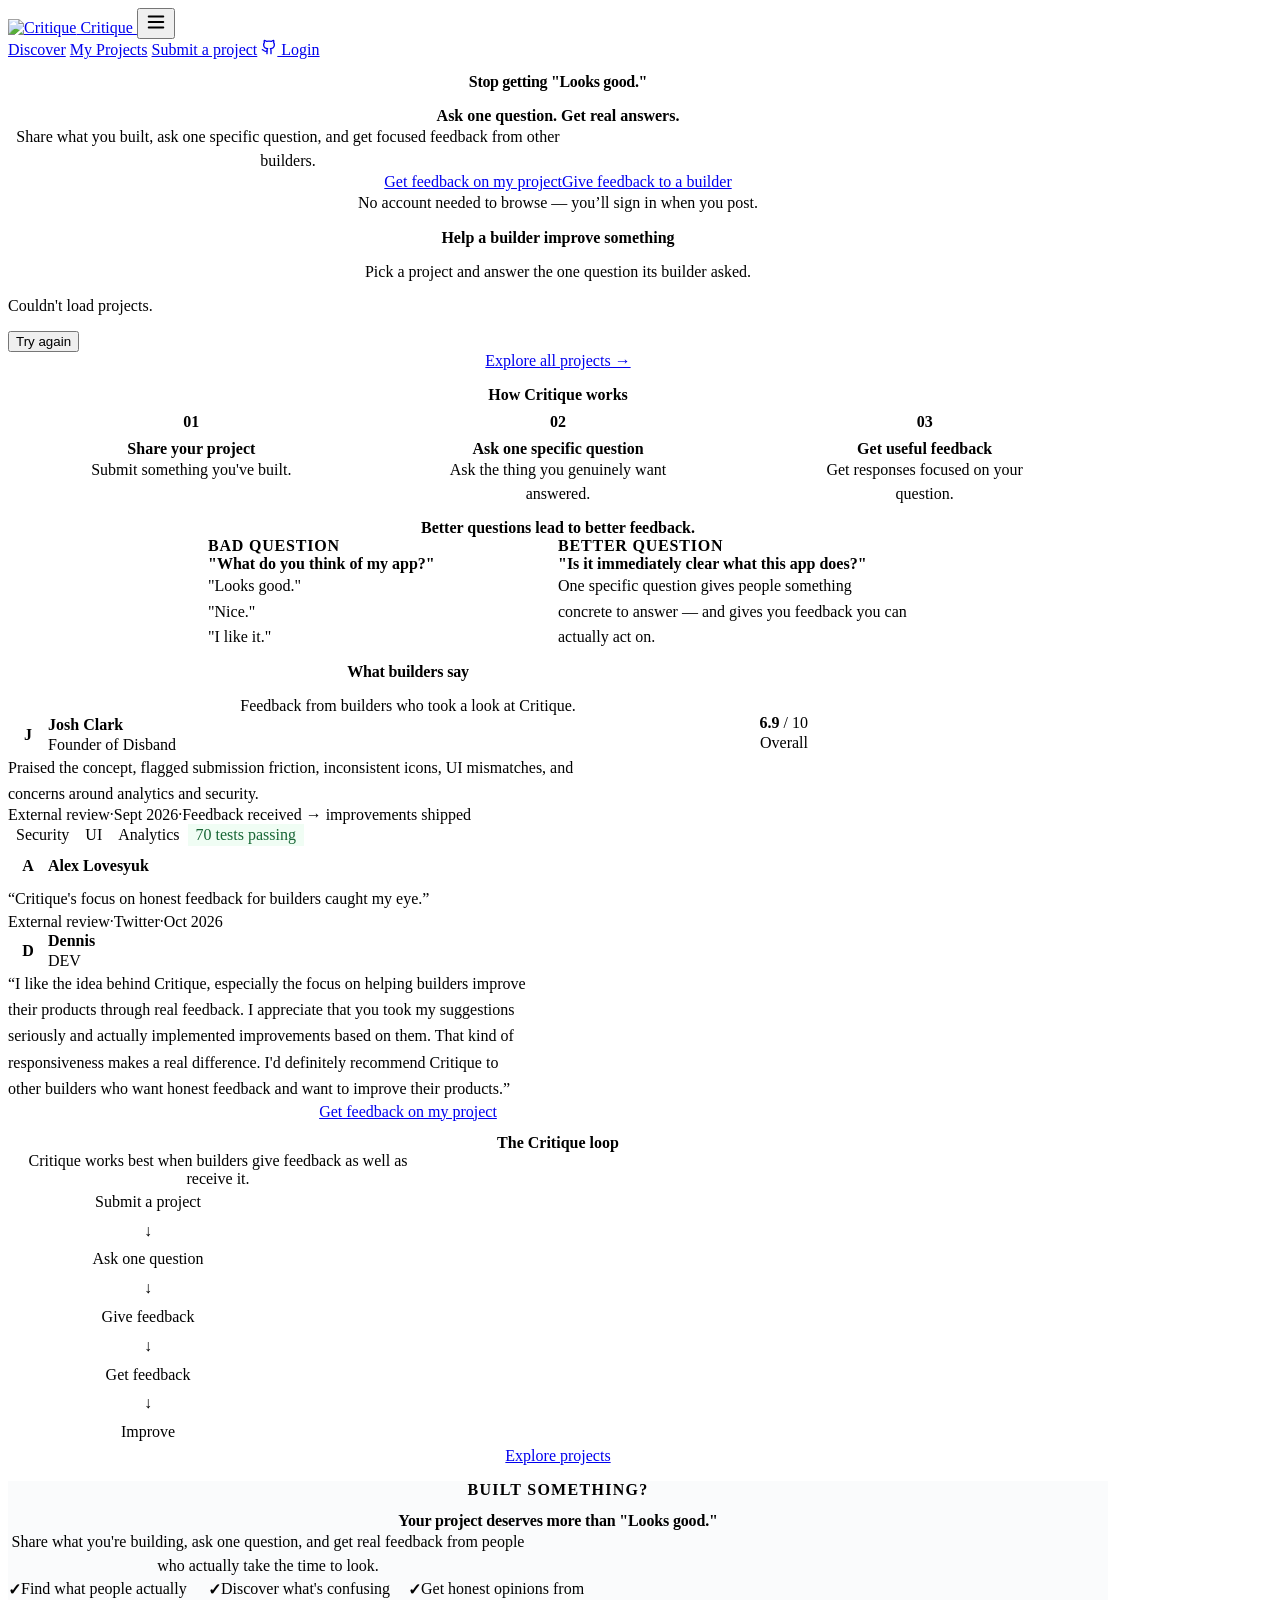
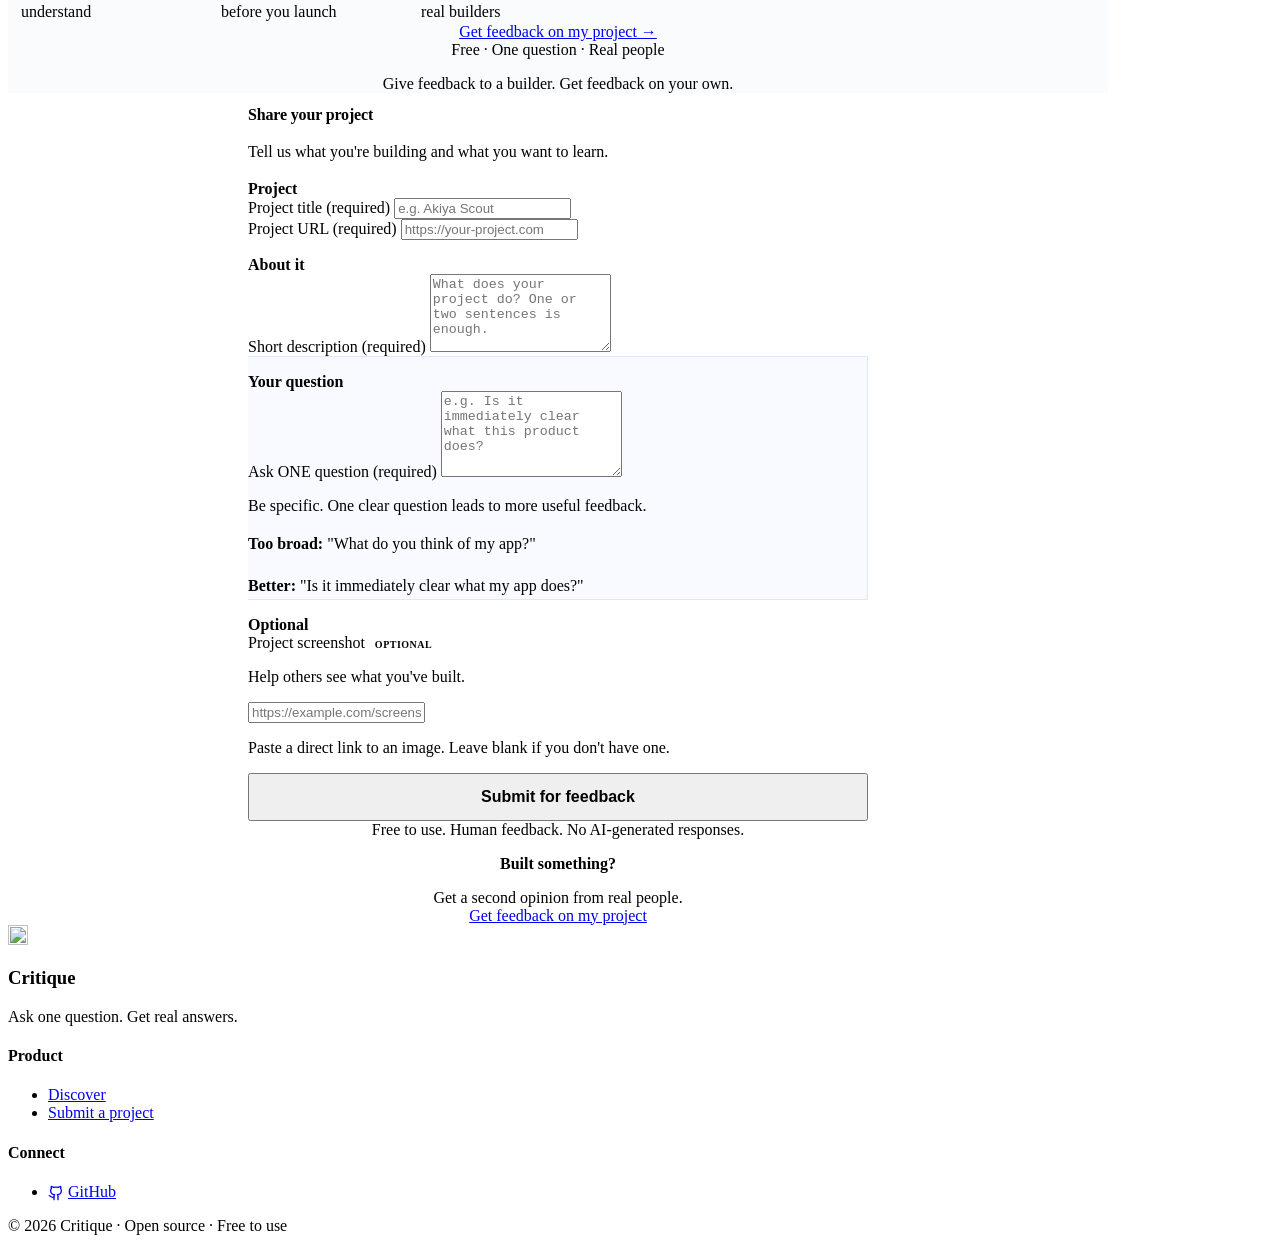
==== frontend/index.html @ 75e90a59 "ui: polish testimonials section" ====
<!DOCTYPE html>
<html lang="en">
<head>
    <meta charset="UTF-8">
    <meta name="viewport" content="width=device-width, initial-scale=1.0">
    <meta name="description" content="Stop getting &quot;Looks good.&quot; Ask one question about what you built. Get focused feedback from real people.">

    <!-- Open Graph -->
    <meta property="og:type" content="website">
    <meta property="og:url" content="https://critique.page/">
    <meta property="og:title" content="Critique — Ask one question. Get real answers.">
    <meta property="og:description" content="Stop getting &quot;Looks good.&quot; Get focused feedback from real people who actually take the time to look.">
    <meta property="og:image" content="https://critique.page/static/og-image.png">
    <meta property="og:image:width" content="1200">
    <meta property="og:image:height" content="630">
    <meta property="og:site_name" content="Critique">

    <!-- Twitter Card -->
    <meta name="twitter:card" content="summary_large_image">
    <meta name="twitter:title" content="Critique — Ask one question. Get real answers.">
    <meta name="twitter:description" content="Stop getting &quot;Looks good.&quot; Get focused feedback from real people who actually take the time to look.">
    <meta name="twitter:image" content="https://critique.page/static/og-image.png">
    <title>Critique — Ask one question. Get real answers.</title>
    <link rel="icon" type="image/svg+xml" href="/static/favicon.svg">
    <link rel="stylesheet" href="/static/shared.css">
    <style>
        .hero {
            text-align: center;
            margin-bottom: var(--space-8);
            padding-top: var(--space-8);
        }

        .hero h2 {
            font-size: var(--text-3xl);
            font-weight: 700;
            color: var(--text-primary);
            margin-bottom: var(--space-3);
            letter-spacing: -0.02em;
            line-height: 1.2;
        }

        .hero .subheadline {
            font-size: var(--text-xl);
            font-weight: 600;
            color: var(--text-primary);
            margin-bottom: var(--space-4);
        }

        .hero .supporting {
            font-size: var(--text-base);
            color: var(--text-secondary);
            max-width: 560px;
            margin: 0 auto var(--space-6);
            line-height: 1.5;
        }

        .hero-actions {
            display: flex;
            gap: var(--space-3);
            justify-content: center;
            flex-wrap: wrap;
            margin-bottom: var(--space-3);
        }

        .hero-note {
            font-size: var(--text-sm);
            color: var(--text-secondary);
            max-width: 560px;
            margin: 0 auto;
            line-height: 1.5;
        }

        .social-proof {
            display: flex;
            flex-direction: column;
            align-items: center;
            gap: var(--space-3);
            max-width: 560px;
            margin: var(--space-6) auto 0;
            padding-top: var(--space-5);
            border-top: 1px solid var(--border);
        }

        .avatar-stack {
            display: flex;
            align-items: center;
        }

        .avatar-stack img,
        .avatar-stack .avatar-fallback {
            width: 32px;
            height: 32px;
            border-radius: 50%;
            border: 2px solid var(--surface);
            margin-left: -8px;
            box-sizing: border-box;
        }

        .avatar-stack > :first-child {
            margin-left: 0;
        }

        .avatar-stack img {
            object-fit: cover;
        }

        .avatar-stack .avatar-fallback {
            display: inline-flex;
            align-items: center;
            justify-content: center;
            overflow: hidden;
            background: var(--surface-muted);
        }

        .avatar-stack .avatar-fallback svg {
            display: block;
            width: 100%;
            height: 100%;
        }

        .social-proof-text {
            font-size: var(--text-sm);
            color: var(--text-secondary);
            font-weight: 500;
            text-align: center;
        }

        .social-proof-sub {
            font-size: var(--text-xs);
            color: var(--text-secondary);
            text-align: center;
        }

        /* Placeholder for the trust row while /api/stats is in flight. It has
           the same footprint as the real avatar row and text line, so the hero
           does not jump when the data arrives. Pure CSS: no extra request. */
        .social-proof-skeleton-line {
            display: block;
            width: 230px;
            max-width: 70vw;
            height: 12px;
            margin: 0 auto;
        }

        .avatar-skeleton {
            display: inline-block;
            width: 32px;
            height: 32px;
            border-radius: 50%;
            border: 2px solid var(--surface);
            margin-left: -8px;
            box-sizing: border-box;
        }

        /* "+N" bubble for builders who are not pictured. Keeps the avatar row
           consistent with the real builder count in the sentence next to it. */
        .avatar-stack .avatar-more {
            display: inline-flex;
            align-items: center;
            justify-content: center;
            width: 32px;
            height: 32px;
            margin-left: -8px;
            box-sizing: border-box;
            border-radius: 50%;
            border: 2px solid var(--surface);
            background: var(--surface-muted);
            color: var(--text-secondary);
            font-size: 11px;
            font-weight: 600;
        }

        .trust-row {
            display: flex;
            gap: var(--space-6);
            justify-content: center;
            flex-wrap: wrap;
            margin-bottom: var(--space-8);
            font-size: var(--text-sm);
            color: var(--text-muted);
            font-weight: 500;
        }

        .trust-row span {
            display: flex;
            align-items: center;
            gap: var(--space-2);
        }

        .trust-row span::before {
            content: "";
            width: 6px;
            height: 6px;
            border-radius: 50%;
            background: var(--success);
            flex-shrink: 0;
        }

        .stats-grid {
            display: grid;
            grid-template-columns: repeat(3, 1fr);
            gap: var(--space-4);
            max-width: 500px;
            margin: 0 auto var(--space-8);
        }

        .stat-box {
            text-align: center;
            padding: var(--space-4);
            background: var(--surface);
            border: 1px solid var(--border);
            border-radius: var(--radius-lg);
        }

        .stat-value {
            font-size: var(--text-2xl);
            font-weight: 700;
            color: var(--text-primary);
        }

        .stat-label {
            font-size: var(--text-xs);
            color: var(--text-muted);
            margin-top: var(--space-1);
        }

        .projects-section {
            margin-bottom: var(--space-8);
        }

        .projects-section h2 {
            font-size: var(--text-2xl);
            font-weight: 700;
            margin-bottom: var(--space-2);
            text-align: center;
        }

        .projects-section .subtitle {
            color: var(--text-secondary);
            font-size: var(--text-sm);
            margin-bottom: var(--space-5);
            text-align: center;
        }

        .project-grid {
            display: grid;
            grid-template-columns: repeat(3, 1fr);
            gap: var(--space-5);
            margin-bottom: var(--space-4);
        }

        .project-card {
            background: var(--surface);
            border: 1px solid var(--border);
            border-radius: var(--radius-lg);
            overflow: hidden;
            transition: border-color var(--transition-fast), box-shadow var(--transition-fast);
        }

        .project-card:hover {
            border-color: var(--accent);
            box-shadow: var(--shadow-md);
        }

        .project-screenshot {
            width: 100%;
            aspect-ratio: 16/9;
            object-fit: cover;
            display: block;
            background: var(--surface-muted);
        }

        .project-card-body {
            padding: var(--space-5);
        }

        .project-title {
            font-size: var(--text-lg);
            font-weight: 700;
            margin-bottom: var(--space-2);
            color: var(--text-primary);
            overflow-wrap: anywhere;
        }

        .project-description {
            font-size: var(--text-sm);
            color: var(--text-secondary);
            margin-bottom: var(--space-4);
            display: -webkit-box;
            -webkit-line-clamp: 2;
            -webkit-box-orient: vertical;
            overflow: hidden;
        }

        .project-question {
            font-size: var(--text-sm);
            font-weight: 600;
            color: var(--text-primary);
            margin-bottom: var(--space-4);
            padding: var(--space-3) var(--space-4);
            background: var(--surface-muted);
            border-left: 3px solid var(--accent);
            border-radius: 0 var(--radius-md) var(--radius-md) 0;
            overflow-wrap: anywhere;
        }

        .project-footer {
            display: flex;
            justify-content: space-between;
            align-items: center;
            font-size: var(--text-xs);
            color: var(--text-muted);
        }

        .how-it-works {
            margin-bottom: var(--space-8);
        }

        .how-it-works h2 {
            font-size: var(--text-2xl);
            font-weight: 700;
            margin-bottom: var(--space-6);
            text-align: center;
        }

        .steps {
            display: grid;
            grid-template-columns: repeat(3, 1fr);
            gap: var(--space-6);
        }

        .step {
            text-align: center;
        }

        .step-number {
            display: inline-block;
            width: 36px;
            height: 36px;
            line-height: 36px;
            border-radius: 50%;
            background: var(--surface-muted);
            color: var(--accent);
            font-weight: 700;
            font-size: var(--text-sm);
            margin-bottom: var(--space-3);
        }

        .step-title {
            font-size: var(--text-base);
            font-weight: 700;
            margin-bottom: var(--space-2);
        }

        .step-desc {
            font-size: var(--text-sm);
            color: var(--text-secondary);
            line-height: 1.5;
            max-width: 220px;
            margin: 0 auto;
        }

        .comparison {
            margin-bottom: var(--space-8);
        }

        .comparison h2 {
            font-size: var(--text-2xl);
            font-weight: 700;
            margin-bottom: var(--space-5);
            text-align: center;
        }

        .comparison-grid {
            display: grid;
            grid-template-columns: 1fr 1fr;
            gap: var(--space-5);
            max-width: 700px;
            margin: 0 auto;
        }

        .comparison-bad, .comparison-good {
            border-radius: var(--radius-lg);
            padding: var(--space-5);
        }

        .comparison-bad {
            background: var(--surface);
            border: 1px solid var(--border);
        }

        .comparison-good {
            background: var(--surface);
            border: 2px solid var(--accent);
        }

        .comparison-label {
            font-size: var(--text-xs);
            font-weight: 700;
            text-transform: uppercase;
            letter-spacing: 0.05em;
            margin-bottom: var(--space-3);
        }

        .comparison-bad .comparison-label { color: var(--danger); }
        .comparison-good .comparison-label { color: var(--success); }

        .comparison-question {
            font-size: var(--text-base);
            font-weight: 600;
            margin-bottom: var(--space-3);
            color: var(--text-primary);
        }

        .comparison-answers {
            font-size: var(--text-sm);
            color: var(--text-muted);
            line-height: 1.6;
        }

        .loop {
            margin-bottom: var(--space-8);
            text-align: center;
        }

        .loop h2 {
            font-size: var(--text-2xl);
            font-weight: 700;
            margin-bottom: var(--space-3);
        }

        .loop p {
            color: var(--text-secondary);
            max-width: 420px;
            margin: 0 auto var(--space-4);
            font-size: var(--text-sm);
        }

        .loop-steps {
            font-size: var(--text-sm);
            color: var(--text-secondary);
            max-width: 280px;
            margin: 0 auto var(--space-4);
            line-height: 1.8;
        }

        .early-community {
            text-align: center;
            margin-bottom: var(--space-8);
            padding: var(--space-8) var(--space-6);
            background: #fafbfc;
            border: 1px solid var(--border);
            border-radius: var(--radius-lg);
            transition: border-color var(--transition-fast);
        }

        .early-community:hover {
            border-color: #cbd5e1;
        }

        .eyebrow {
            font-size: var(--text-xs);
            font-weight: 700;
            text-transform: uppercase;
            letter-spacing: 0.08em;
            color: var(--accent);
            margin-bottom: var(--space-3);
        }

        .early-community h2 {
            font-size: var(--text-2xl);
            font-weight: 700;
            margin-bottom: var(--space-3);
            letter-spacing: -0.01em;
        }

        .early-community .supporting {
            color: var(--text-secondary);
            max-width: 520px;
            margin: 0 auto var(--space-5);
            font-size: var(--text-base);
            line-height: 1.5;
        }

        .benefits {
            display: grid;
            grid-template-columns: repeat(3, 1fr);
            gap: var(--space-4);
            max-width: 600px;
            margin: 0 auto var(--space-5);
            text-align: left;
        }

        .benefit {
            display: flex;
            align-items: flex-start;
            gap: var(--space-2);
            font-size: var(--text-sm);
            color: var(--text-secondary);
            line-height: 1.4;
        }

        .benefit-icon {
            color: var(--success);
            font-weight: 700;
            flex-shrink: 0;
            margin-top: 1px;
        }

        .cta-wrapper {
            margin-bottom: var(--space-4);
        }

        .cta-sub {
            font-size: var(--text-xs);
            color: var(--text-muted);
            margin-top: var(--space-2);
        }

        .reciprocity {
            font-size: var(--text-sm);
            color: var(--text-secondary);
            border-top: 1px solid var(--border);
            padding-top: var(--space-4);
            max-width: 400px;
            margin: 0 auto;
        }

        @media (max-width: 600px) {
            .benefits {
                grid-template-columns: 1fr;
                gap: var(--space-3);
            }
        }

        .form-section-label {
            font-size: var(--text-xs);
            font-weight: 700;
            text-transform: uppercase;
            letter-spacing: 0.05em;
            color: var(--text-muted);
            margin-bottom: var(--space-4);
            display: block;
        }

        .question-highlight {
            border-left: 3px solid var(--accent);
            padding: var(--space-4) var(--space-5);
            background: rgba(37, 99, 235, 0.03);
            border-radius: 0 var(--radius-md) var(--radius-md) 0;
            margin-bottom: var(--space-4);
        }

        .question-highlight label {
            font-size: var(--text-xs);
            font-weight: 700;
            text-transform: uppercase;
            letter-spacing: 0.05em;
            color: var(--accent);
            display: block;
            margin-bottom: var(--space-1);
        }



        .real-feedback {
            max-width: 800px;
            margin: 0 auto var(--space-8);
        }

        .real-feedback h2 {
            font-size: var(--text-2xl);
            font-weight: 700;
            margin-bottom: var(--space-2);
            text-align: center;
            letter-spacing: -0.01em;
        }

        .real-feedback .subtitle {
            color: var(--text-secondary);
            font-size: var(--text-sm);
            text-align: center;
            margin-bottom: var(--space-6);
        }

        .feedback-cta {
            margin-top: var(--space-6);
            text-align: center;
        }

        .review-card {
            background: var(--surface);
            border: 1px solid var(--border);
            border-radius: 16px;
            padding: var(--space-5);
        }

        .review-card + .review-card {
            margin-top: var(--space-6);
        }

        .review-header {
            display: flex;
            align-items: flex-start;
            justify-content: space-between;
            gap: var(--space-4);
            margin-bottom: var(--space-4);
            flex-wrap: wrap;
        }

        .review-author {
            display: flex;
            align-items: center;
            gap: var(--space-3);
        }

        .review-avatar {
            width: 40px;
            height: 40px;
            border-radius: 50%;
            background: var(--surface-muted);
            display: flex;
            align-items: center;
            justify-content: center;
            font-weight: 700;
            font-size: var(--text-base);
            color: var(--text-primary);
            flex-shrink: 0;
            border: 1px solid var(--border);
        }

        .review-name {
            font-size: var(--text-base);
            font-weight: 700;
            color: var(--text-primary);
            margin: 0;
        }

        .review-role {
            font-size: var(--text-xs);
            color: var(--text-secondary);
            margin: 2px 0 0;
        }

        .review-score-block {
            display: flex;
            flex-direction: column;
            align-items: flex-end;
            gap: 3px;
            text-align: right;
            margin-left: auto;
        }

        .review-score {
            font-size: var(--text-sm);
            font-weight: 600;
            color: var(--text-primary);
            line-height: 1;
            white-space: nowrap;
        }

        .review-score-total {
            font-weight: 500;
            color: var(--text-secondary);
        }

        .review-score-label {
            font-size: var(--text-xs);
            color: var(--text-secondary);
        }

        .review-summary {
            font-size: var(--text-sm);
            color: var(--text-secondary);
            line-height: 1.6;
            margin: 0 0 var(--space-3);
            max-width: 72ch;
        }

        .review-quote {
            margin: 0 0 var(--space-3);
            padding-left: var(--space-4);
            border-left: 2px solid var(--border);
        }

        .review-quote p {
            margin: 0;
            font-size: var(--text-base);
            color: var(--text-primary);
            line-height: 1.65;
            max-width: 65ch;
        }

        .review-meta {
            display: flex;
            align-items: center;
            gap: var(--space-2);
            flex-wrap: wrap;
            font-size: var(--text-xs);
            color: var(--text-secondary);
        }

        .review-meta-dot {
            color: var(--text-muted);
        }

        .review-tags {
            display: flex;
            gap: var(--space-2);
            flex-wrap: wrap;
            margin-top: var(--space-3);
        }

        .review-tag {
            display: inline-block;
            font-size: var(--text-xs);
            font-weight: 500;
            color: var(--text-secondary);
            padding: 2px 8px;
            background: var(--surface-muted);
            border-radius: var(--radius-sm);
        }

        .review-tag.accent {
            background: #f0fdf4;
            color: #166534;
        }

        @media (max-width: 600px) {
            .review-card {
                padding: var(--space-4);
            }

            .review-header {
                gap: var(--space-3);
            }
        }



        /* ===== Submit Form ===== */
        .form-header {
            margin-bottom: var(--space-5);
        }

        .form-header h2 {
            font-size: var(--text-xl);
            font-weight: 700;
            margin-bottom: var(--space-1);
            letter-spacing: -0.01em;
        }

        .form-subtitle {
            color: var(--text-muted);
            font-size: var(--text-sm);
            line-height: 1.5;
        }

        .form-section {
            margin-bottom: var(--space-5);
        }

        .section-heading {
            font-size: var(--text-sm);
            font-weight: 700;
            color: var(--text-primary);
            margin-bottom: var(--space-4);
            padding-bottom: var(--space-2);
            border-bottom: 1px solid var(--border);
        }

        .section-heading-accent {
            color: var(--accent);
            border-bottom-color: var(--accent);
        }

        .form-required {
            font-weight: 400;
            color: var(--text-muted);
        }

        .form-optional-tag {
            font-size: 10px;
            font-weight: 600;
            text-transform: uppercase;
            letter-spacing: 0.05em;
            color: var(--text-muted);
            background: var(--surface-muted);
            padding: 1px 6px;
            border-radius: 3px;
            margin-left: var(--space-1);
        }

        .form-optional .form-label {
            color: var(--text-muted);
        }

        .form-examples {
            font-size: var(--text-xs);
            color: var(--text-muted);
            line-height: 1.6;
            padding: var(--space-3);
            background: var(--surface-muted);
            border-radius: var(--radius-md);
            margin-top: var(--space-3);
        }

        .form-examples p {
            margin-bottom: var(--space-1);
        }

        .form-examples p:last-child {
            margin-bottom: 0;
        }

        .example-bad {
            color: var(--danger);
            font-weight: 600;
        }

        .example-good {
            color: var(--success);
            font-weight: 600;
        }

        /* The question is the point of Critique, so its section carries the
           strongest weight on the page: accent rule, tinted ground, room to
           think. Everything else stays quiet. */
        .form-question-section {
            background: rgba(37, 99, 235, 0.03);
            border: 1px solid rgba(37, 99, 235, 0.12);
            border-left: 3px solid var(--accent);
            border-radius: 0 var(--radius-lg) var(--radius-lg) 0;
            padding: var(--space-5);
            margin-bottom: var(--space-5);
        }

        .form-question-section .section-heading {
            font-size: var(--text-base);
            border-bottom-color: rgba(37, 99, 235, 0.15);
        }

        .form-question-section .form-label {
            font-size: var(--text-base);
        }

        /* The extra field is genuinely secondary: grouped, but never louder
           than the question above it. */
        .form-section.form-optional .section-heading {
            color: var(--text-muted);
            font-weight: 600;
            border-bottom: none;
            margin-bottom: var(--space-3);
        }

        .btn-submit {
            width: 100%;
            padding: var(--space-3) var(--space-5);
            font-size: var(--text-base);
            font-weight: 600;
            min-height: 48px;
        }

        .form-reassurance {
            text-align: center;
            font-size: var(--text-xs);
            color: var(--text-muted);
            margin-top: var(--space-3);
        }

        @media (max-width: 600px) {
            .form-header {
                margin-bottom: var(--space-4);
            }

            .form-section {
                margin-bottom: var(--space-4);
            }

            .section-heading {
                margin-bottom: var(--space-3);
            }

            .form-question-section {
                padding: var(--space-4);
                margin-bottom: var(--space-4);
            }
        }

        .final-cta {
            text-align: center;
            margin-top: var(--space-8);
            margin-bottom: var(--space-6);
        }

        .final-cta h2 {
            font-size: var(--text-2xl);
            font-weight: 700;
            margin-bottom: var(--space-3);
        }

        .final-cta p {
            color: var(--text-secondary);
            margin-bottom: var(--space-4);
        }

        .my-projects-link {
            text-align: center;
            margin-top: var(--space-4);
            font-size: var(--text-sm);
        }

        @media (max-width: 768px) {
            .project-grid { grid-template-columns: repeat(2, 1fr); }
            .steps { grid-template-columns: 1fr; }
            .comparison-grid { grid-template-columns: 1fr; }
        }

        @media (max-width: 600px) {
            .project-grid { grid-template-columns: 1fr; }
            .stats-grid { grid-template-columns: 1fr; }
            .trust-row { gap: var(--space-3); font-size: var(--text-xs); }
            .hero { padding-top: var(--space-4); margin-bottom: var(--space-6); }
            .hero h2 { font-size: var(--text-2xl); }
            .hero .subheadline { font-size: var(--text-lg); }
            .hero-actions { margin-bottom: var(--space-3); }
        }
    </style>
</head>
<body>
    <header class="navbar">
        <a href="/" class="navbar-brand">
            <img src="/static/logo.svg" alt="Critique" width="32" height="32">
            Critique
        </a>
        <button type="button" class="navbar-toggle" id="navbar-toggle" aria-label="Toggle navigation menu" aria-expanded="false" aria-controls="navbar-nav">
            <svg xmlns="http://www.w3.org/2000/svg" width="22" height="22" viewBox="0 0 24 24" fill="none" stroke="currentColor" stroke-width="2" stroke-linecap="round" stroke-linejoin="round" aria-hidden="true"><line x1="4" y1="6" x2="20" y2="6"/><line x1="4" y1="12" x2="20" y2="12"/><line x1="4" y1="18" x2="20" y2="18"/></svg>
        </button>
        <nav class="navbar-nav" id="navbar-nav" aria-label="Main navigation">
            <a href="/discover">Discover</a>
            <a href="/my-projects">My Projects</a>
            <a href="#submit" class="btn-nav">Submit a project</a>
            <a href="/auth/login" class="btn-nav" id="login-btn" aria-label="Login with GitHub"><svg xmlns="http://www.w3.org/2000/svg" width="16" height="16" viewBox="0 0 24 24" fill="none" stroke="currentColor" stroke-width="2" stroke-linecap="round" stroke-linejoin="round" aria-hidden="true"><path d="M15 22v-4a4.8 4.8 0 0 0-1-3.5c3 0 6-2 6-5.5.08-1.25-.27-2.48-1-3.5.28-1.15.28-2.35 0-3.5 0 0-1 0-3 1.5-2.64-.5-5.36-.5-8 0C6 2 5 2 5 2c-.3 1.15-.3 2.35 0 3.5A5.403 5.403 0 0 0 4 9c0 3.5 3 5.5 6 5.5-.39.49-.68 1.05-.85 1.65-.17.6-.22 1.23-.15 1.85v4"/><path d="M9 18c-4.51 2-5-2-7-2"/></svg> Login</a>
            <a href="/auth/logout" class="btn-nav" id="logout-btn"><svg xmlns="http://www.w3.org/2000/svg" width="16" height="16" viewBox="0 0 24 24" fill="none" stroke="currentColor" stroke-width="2" stroke-linecap="round" stroke-linejoin="round" aria-hidden="true"><path d="M9 21H5a2 2 0 0 1-2-2V5a2 2 0 0 1 2-2h4"/><polyline points="16 17 21 12 16 7"/><line x1="21" y1="12" x2="9" y2="12"/></svg> Logout</a>
        </nav>
    </header>

    <main class="container-wide" style="max-width: 1100px;">
        <section class="hero">
            <h2>Stop getting "Looks good."</h2>
            <p class="subheadline">Ask one question. Get real answers.</p>
            <p class="supporting">Share what you built, ask one specific question, and get focused feedback from other builders.</p>
            <div class="hero-actions">
                <a href="#submit" class="btn btn-primary">Get feedback on my project</a>
                <a href="/discover" class="btn btn-secondary">Give feedback to a builder</a>
            </div>
            <p class="hero-note">No account needed to browse &mdash; you&rsquo;ll sign in when you post.</p>

            <div class="social-proof" id="social-proof" aria-busy="true">
                <div class="avatar-stack" id="avatar-stack" aria-hidden="true"><span class="avatar-skeleton skeleton"></span><span class="avatar-skeleton skeleton"></span><span class="avatar-skeleton skeleton"></span><span class="avatar-skeleton skeleton"></span></div>
                <p class="social-proof-text" id="social-proof-text"><span class="skeleton social-proof-skeleton-line"></span></p>
                <p class="social-proof-sub">
                    Real builders &middot; Real projects &middot; Human feedback
                </p>
            </div>
        </section>

        <section class="stats-grid" id="real-activity" style="display:none;">
            <div class="stat-box">
                <div class="stat-value" id="stat-projects">0</div>
                <div class="stat-label">Projects</div>
            </div>
            <div class="stat-box">
                <div class="stat-value" id="stat-responses">0</div>
                <div class="stat-label">Feedback responses</div>
            </div>
            <div class="stat-box">
                <div class="stat-value" id="stat-questions">0</div>
                <div class="stat-label">Questions asked</div>
            </div>
        </section>

        <section class="projects-section">
            <h2>Help a builder improve something</h2>
            <p class="subtitle">Pick a project and answer the one question its builder asked.</p>
            <!-- Static placeholder: the project grid paints immediately while
                 /api/projects/ is in flight, and is replaced by real cards,
                 an empty state or a retryable error state. -->
            <div id="homepage-projects" class="project-grid" aria-busy="true">
                <p class="sr-only" role="status">Loading projects&hellip;</p>
                <div class="skeleton-card" aria-hidden="true">
                    <div class="skeleton skeleton-img"></div>
                    <div class="skeleton-body">
                        <div class="skeleton skeleton-line w-75"></div>
                        <div class="skeleton skeleton-line w-100"></div>
                        <div class="skeleton skeleton-line w-50"></div>
                    </div>
                </div>
                <div class="skeleton-card" aria-hidden="true">
                    <div class="skeleton skeleton-img"></div>
                    <div class="skeleton-body">
                        <div class="skeleton skeleton-line w-75"></div>
                        <div class="skeleton skeleton-line w-100"></div>
                        <div class="skeleton skeleton-line w-50"></div>
                    </div>
                </div>
                <div class="skeleton-card" aria-hidden="true">
                    <div class="skeleton skeleton-img"></div>
                    <div class="skeleton-body">
                        <div class="skeleton skeleton-line w-75"></div>
                        <div class="skeleton skeleton-line w-100"></div>
                        <div class="skeleton skeleton-line w-50"></div>
                    </div>
                </div>
            </div>
            <p style="text-align:center; margin-top: var(--space-4);">
                <a href="/discover" class="btn btn-secondary">Explore all projects →</a>
            </p>
        </section>

        <section class="how-it-works">
            <h2>How Critique works</h2>
            <div class="steps">
                <div class="step">
                    <div class="step-number">01</div>
                    <div class="step-title">Share your project</div>
                    <div class="step-desc">Submit something you've built.</div>
                </div>
                <div class="step">
                    <div class="step-number">02</div>
                    <div class="step-title">Ask one specific question</div>
                    <div class="step-desc">Ask the thing you genuinely want answered.</div>
                </div>
                <div class="step">
                    <div class="step-number">03</div>
                    <div class="step-title">Get useful feedback</div>
                    <div class="step-desc">Get responses focused on your question.</div>
                </div>
            </div>
        </section>

        <section class="comparison">
            <h2>Better questions lead to better feedback.</h2>
            <div class="comparison-grid">
                <div class="comparison-bad">
                    <div class="comparison-label">Bad question</div>
                    <div class="comparison-question">"What do you think of my app?"</div>
                    <div class="comparison-answers">"Looks good."<br>"Nice."<br>"I like it."</div>
                </div>
                <div class="comparison-good">
                    <div class="comparison-label">Better question</div>
                    <div class="comparison-question">"Is it immediately clear what this app does?"</div>
                    <div class="comparison-answers">One specific question gives people something concrete to answer — and gives you feedback you can actually act on.</div>
                </div>
            </div>
        </section>

        <section class="real-feedback">
            <h2>What builders say</h2>
            <p class="subtitle">Feedback from builders who took a look at Critique.</p>

            <article class="review-card" aria-labelledby="review-josh-name">
                <div class="review-header">
                    <div class="review-author">
                        <div class="review-avatar" aria-hidden="true">J</div>
                        <div>
                            <h3 class="review-name" id="review-josh-name">Josh Clark</h3>
                            <p class="review-role">Founder of Disband</p>
                        </div>
                    </div>
                    <div class="review-score-block">
                        <div class="review-score">6.9 <span class="review-score-total">/ 10</span></div>
                        <div class="review-score-label">Overall</div>
                    </div>
                </div>

                <p class="review-summary">
                    Praised the concept, flagged submission friction, inconsistent icons, UI mismatches, and concerns around analytics and security.
                </p>

                <div class="review-meta">
                    <span>External review</span>
                    <span class="review-meta-dot" aria-hidden="true">·</span>
                    <span>Sept 2026</span>
                    <span class="review-meta-dot" aria-hidden="true">·</span>
                    <span>Feedback received → improvements shipped</span>
                </div>

                <div class="review-tags">
                    <span class="review-tag">Security</span>
                    <span class="review-tag">UI</span>
                    <span class="review-tag">Analytics</span>
                    <span class="review-tag accent">70 tests passing</span>
                </div>
            </article>

            <article class="review-card" aria-labelledby="review-alex-name">
                <div class="review-header">
                    <div class="review-author">
                        <div class="review-avatar" aria-hidden="true">A</div>
                        <div>
                            <h3 class="review-name" id="review-alex-name">Alex Lovesyuk</h3>
                        </div>
                    </div>
                </div>

                <blockquote class="review-quote">
                    <p>“Critique's focus on honest feedback for builders caught my eye.”</p>
                </blockquote>

                <div class="review-meta">
                    <span>External review</span>
                    <span class="review-meta-dot" aria-hidden="true">·</span>
                    <span>Twitter</span>
                    <span class="review-meta-dot" aria-hidden="true">·</span>
                    <span>Oct 2026</span>
                </div>
            </article>

            <article class="review-card" aria-labelledby="review-dennis-name">
                <div class="review-header">
                    <div class="review-author">
                        <div class="review-avatar" aria-hidden="true">D</div>
                        <div>
                            <h3 class="review-name" id="review-dennis-name">Dennis</h3>
                            <p class="review-role">DEV</p>
                        </div>
                    </div>
                </div>

                <blockquote class="review-quote">
                    <p>“I like the idea behind Critique, especially the focus on helping builders improve their products through real feedback. I appreciate that you took my suggestions seriously and actually implemented improvements based on them. That kind of responsiveness makes a real difference. I'd definitely recommend Critique to other builders who want honest feedback and want to improve their products.”</p>
                </blockquote>
            </article>

            <div class="feedback-cta">
                <a href="#submit" class="btn btn-primary">Get feedback on my project</a>
            </div>
        </section>

        <section class="loop">
            <h2>The Critique loop</h2>
            <p>Critique works best when builders give feedback as well as receive it.</p>
            <div class="loop-steps">
                Submit a project<br>↓<br>
                Ask one question<br>↓<br>
                Give feedback<br>↓<br>
                Get feedback<br>↓<br>
                Improve
            </div>
            <a href="/discover" class="btn btn-secondary">Explore projects</a>
        </section>

        <section class="early-community">
            <p class="eyebrow">Built something?</p>
            <h2>Your project deserves more than "Looks good."</h2>
            <p class="supporting">Share what you're building, ask one question, and get real feedback from people who actually take the time to look.</p>

            <div class="benefits">
                <div class="benefit"><span class="benefit-icon">✓</span> Find what people actually understand</div>
                <div class="benefit"><span class="benefit-icon">✓</span> Discover what's confusing before you launch</div>
                <div class="benefit"><span class="benefit-icon">✓</span> Get honest opinions from real builders</div>
            </div>

            <div class="cta-wrapper">
                <a href="#submit" class="btn btn-primary" style="font-size:var(--text-base);padding:var(--space-3) var(--space-6);">Get feedback on my project →</a>
                <p class="cta-sub">Free · One question · Real people</p>
            </div>

            <p class="reciprocity">Give feedback to a builder. Get feedback on your own.</p>
        </section>

        <!-- Hierarchy: what the project is -> what it does -> the one question
             worth answering -> anything extra. The question gets the emphasis,
             because it is the reason this form exists. -->
        <section id="submit" class="card" style="max-width: 620px; margin: 0 auto;">
            <form id="project-form">
                <div class="form-header">
                    <h2>Share your project</h2>
                    <p class="form-subtitle">Tell us what you're building and what you want to learn.</p>
                </div>

                <div class="form-section">
                    <h3 class="section-heading">Project</h3>

                    <div class="form-group">
                        <label class="form-label" for="title">Project title <span class="form-required">(required)</span></label>
                        <input class="form-input" type="text" id="title" name="title" required maxlength="200" placeholder="e.g. Akiya Scout">
                    </div>

                    <div class="form-group">
                        <label class="form-label" for="url">Project URL <span class="form-required">(required)</span></label>
                        <input class="form-input" type="url" id="url" name="url" maxlength="500" placeholder="https://your-project.com">
                    </div>
                </div>

                <div class="form-section">
                    <h3 class="section-heading">About it</h3>

                    <div class="form-group">
                        <label class="form-label" for="description">Short description <span class="form-required">(required)</span></label>
                        <textarea class="form-textarea" id="description" name="description" maxlength="5000" placeholder="What does your project do? One or two sentences is enough." style="min-height:72px;"></textarea>
                    </div>
                </div>

                <div class="form-section form-question-section">
                    <h3 class="section-heading section-heading-accent">Your question</h3>

                    <div class="form-group">
                        <label class="form-label" for="question">Ask ONE question <span class="form-required">(required)</span></label>
                        <textarea class="form-textarea" id="question" name="question" required maxlength="500" placeholder="e.g. Is it immediately clear what this product does?" style="min-height:80px;"></textarea>
                        <p class="form-helper">Be specific. One clear question leads to more useful feedback.</p>
                    </div>

                    <div class="form-examples">
                        <p><span class="example-bad">Too broad:</span> "What do you think of my app?"</p>
                        <p><span class="example-good">Better:</span> "Is it immediately clear what my app does?"</p>
                    </div>
                </div>

                <div class="form-section form-optional">
                    <h3 class="section-heading">Optional</h3>

                    <div class="form-group">
                        <label class="form-label" for="image_url">Project screenshot <span class="form-optional-tag">optional</span></label>
                        <p class="form-helper">Help others see what you've built.</p>
                        <input class="form-input" type="url" id="image_url" name="image_url" maxlength="500" placeholder="https://example.com/screenshot.png">
                        <p class="form-helper">Paste a direct link to an image. Leave blank if you don't have one.</p>
                    </div>
                </div>

                <button type="submit" class="btn btn-primary btn-submit" id="submit-btn">Submit for feedback</button>
                <p class="form-reassurance">Free to use. Human feedback. No AI-generated responses.</p>
                <div class="message" id="message"></div>
            </form>
        </section>

        <section class="final-cta">
            <h2>Built something?</h2>
            <p>Get a second opinion from real people.</p>
            <a href="#submit" class="btn btn-primary">Get feedback on my project</a>
        </section>
    </main>

    <script>
        function getCsrfToken() {
            const cookies = document.cookie.split(';');
            for (let cookie of cookies) {
                const [name, value] = cookie.trim().split('=');
                if (name === 'critique_csrf') return decodeURIComponent(value);
            }
            return '';
        }

        // Attribute-safe HTML escaping: &, <, >, " and ' are all escaped so a
        // user-controlled value can never break out of a quoted HTML attribute.
        function escapeHtml(value) {
            if (value === null || value === undefined) return '';
            return String(value)
                .replace(/&/g, '&amp;')
                .replace(/</g, '&lt;')
                .replace(/>/g, '&gt;')
                .replace(/"/g, '&quot;')
                .replace(/'/g, '&#39;');
        }

        // The real age of a project, straight from its own created_at:
        // "2h ago" while it is fresh, a plain date once it is not. No date
        // library, no invented activity. The API serves UTC timestamps
        // without an offset ("2026-09-02T11:04:38.392996"), so a value with
        // no offset is pinned to UTC rather than read as the visitor's local
        // zone -- otherwise the same project would age differently per user.
        function formatAge(value) {
            if (!value) return '';
            var iso = String(value);
            if (!/[zZ]$|[+-]\d{2}:?\d{2}$/.test(iso)) {
                iso += /[Tt]/.test(iso) ? 'Z' : 'T00:00:00Z';
            }
            var then = new Date(iso);
            if (isNaN(then.getTime())) return '';
            var diff = Date.now() - then.getTime();
            if (diff < 0) diff = 0;
            var minutes = Math.floor(diff / 60000);
            if (minutes < 1) return 'Just now';
            if (minutes < 60) return minutes + 'm ago';
            var hours = Math.floor(minutes / 60);
            if (hours < 24) return hours + 'h ago';
            var days = Math.floor(hours / 24);
            if (days === 1) return 'Yesterday';
            if (days < 7) return days + ' days ago';
            var months = ['Jan', 'Feb', 'Mar', 'Apr', 'May', 'Jun', 'Jul', 'Aug', 'Sep', 'Oct', 'Nov', 'Dec'];
            var label = months[then.getUTCMonth()] + ' ' + then.getUTCDate();
            if (then.getUTCFullYear() !== new Date().getUTCFullYear()) {
                label += ', ' + then.getUTCFullYear();
            }
            return label;
        }

        // Response count and age on one line: "3 responses · 2h ago". Both
        // parts come from the API, a missing part never leaves a dangling
        // separator behind, and the age stays machine-readable.
        function cardMeta(project) {
            var count = project.response_count || 0;
            var parts = [count === 0 ? 'Needs feedback' : count + ' response' + (count === 1 ? '' : 's')];
            var age = formatAge(project.created_at);
            if (age) {
                parts.push('<time datetime="' + escapeHtml(project.created_at) + '">' + escapeHtml(age) + '</time>');
            }
            return parts.join(' \u00b7 ');
        }

        async function checkAuth() {
            try {
                const response = await fetch('/auth/check', { credentials: 'same-origin' });
                if (response.status === 200) {
                    document.getElementById('login-btn').style.display = 'none';
                    document.getElementById('logout-btn').style.display = 'inline';
                } else {
                    document.getElementById('login-btn').style.display = 'inline';
                    document.getElementById('logout-btn').style.display = 'none';
                }
            } catch (e) {
                document.getElementById('login-btn').style.display = 'inline';
                document.getElementById('logout-btn').style.display = 'none';
            }
        }
        
        // Run auth check immediately on script load
        checkAuth();

        async function loadHomepageProjects() {
            const container = document.getElementById('homepage-projects');
            try {
                const response = await fetch('/api/projects/?page=1&page_size=6');
                if (!response.ok) throw new Error('Request failed: ' + response.status);
                const data = await response.json();

                const totalProjects = data.total || 0;
                let totalResponses = 0;
                data.items.forEach(function(p) { totalResponses += (p.response_count || 0); });

                document.getElementById('stat-projects').textContent = totalProjects;
                document.getElementById('stat-responses').textContent = totalResponses;
                document.getElementById('stat-questions').textContent = totalProjects;
                document.getElementById('real-activity').style.display = 'grid';

                if (data.items.length === 0) {
                    container.innerHTML = '<p style="color:var(--text-muted);grid-column:1/-1;text-align:center;">No projects waiting for feedback yet. Be the first to ask a question.</p>';
                    return;
                }

                let html = '';
                data.items.forEach(function(project) {
                    const screenshot = project.image_url
                        ? '<img class="project-screenshot" src="' + escapeHtml(project.image_url) + '" alt="Screenshot of ' + escapeHtml(project.title) + '" loading="lazy">'
                        : '';
                    const question = project.question_text || 'No question';
                    const description = project.description
                        ? '<div class="project-description">' + escapeHtml(project.description) + '</div>'
                        : '';

                    // The homepage preview answers one question: what this
                    // project is, what the builder asks, and how recently
                    // they asked -- lead-in, title, description, the real
                    // question, then the action.
                    html += '<div class="project-card">';
                    html += screenshot;
                    html += '<div class="project-card-body">';
                    html += '<div class="eyebrow">Need feedback on</div>';
                    html += '<div class="project-title">' + escapeHtml(project.title) + '</div>';
                    html += description;
                    html += '<div class="project-question">Question: ' + escapeHtml(question) + '</div>';
                    html += '<div class="project-footer">';
                    html += '<span>' + cardMeta(project) + '</span>';
                    html += '<a href="/project/' + project.id + '" class="btn btn-primary" style="padding:var(--space-1) var(--space-3);font-size:var(--text-xs);">Give feedback &rarr;</a>';
                    html += '</div>';
                    html += '</div></div>';
                });
                container.innerHTML = html;
            } catch (e) {
                // The placeholder may never be the end state: report the failure
                // and give the visitor a way to retry instead of showing an
                // endless row of grey blocks.
                container.innerHTML = '';
                const box = document.createElement('div');
                box.className = 'error-state';
                box.setAttribute('role', 'alert');
                box.style.gridColumn = '1/-1';
                box.innerHTML = '<p>Couldn\'t load projects.</p>';
                const retry = document.createElement('button');
                retry.type = 'button';
                retry.className = 'btn btn-secondary';
                retry.style.marginTop = 'var(--space-3)';
                retry.textContent = 'Try again';
                retry.addEventListener('click', function() { loadHomepageProjects(); });
                box.appendChild(retry);
                container.appendChild(box);
            } finally {
                container.setAttribute('aria-busy', 'false');
            }
        }

        // ===== Project form state persistence =====
        function projectStorageKey() {
            return 'critique_project_draft';
        }

        function saveProjectDraft() {
            try {
                var draft = {
                    title: document.getElementById('title').value,
                    description: document.getElementById('description').value,
                    url: document.getElementById('url').value,
                    image_url: document.getElementById('image_url').value,
                    question: document.getElementById('question').value
                };
                sessionStorage.setItem(projectStorageKey(), JSON.stringify(draft));
            } catch (e) {}
        }

        function restoreProjectDraft() {
            try {
                var raw = sessionStorage.getItem(projectStorageKey());
                if (!raw) return false;
                var draft = JSON.parse(raw);
                if (!draft || typeof draft !== 'object') return false;
                if (typeof draft.title === 'string') document.getElementById('title').value = draft.title;
                if (typeof draft.description === 'string') document.getElementById('description').value = draft.description;
                if (typeof draft.url === 'string') document.getElementById('url').value = draft.url;
                if (typeof draft.image_url === 'string') document.getElementById('image_url').value = draft.image_url;
                if (typeof draft.question === 'string') document.getElementById('question').value = draft.question;
                return true;
            } catch (e) {
                return false;
            }
        }

        function clearProjectDraft() {
            try {
                sessionStorage.removeItem(projectStorageKey());
            } catch (e) {}
        }

        // The success state, shown only after the API confirms the project
        // was created (201 with the created project in the response body).
        // Sharing lives inside it and stays completely optional.
        function showProjectLive(data) {
            var msg = document.getElementById('message');
            var project = data && data.project;
            if (!project || !project.id || typeof CritiqueShare === 'undefined') {
                // The 201 still confirms creation even if the body is not the
                // shape we expect: report the truth, without the share section.
                msg.className = 'message';
                msg.textContent = 'Your project is live!';
                return;
            }
            msg.className = 'message';
            CritiqueShare.renderSuccess(msg, {
                projectId: project.id,
                title: project.title || '',
                description: project.description || '',
                questionText: (data.question && data.question.text) || ''
            });
        }

        function showProjectInlineLoginPrompt(msg, message) {
            msg = msg || document.getElementById('message');
            if (!msg) return;
            // The prompt re-renders whenever the gate appears again (the submit
            // handler clears #message first) but the analytics event fires only
            // once per page.
            if (msg.dataset.promptShown !== 'true') {
                msg.dataset.promptShown = 'true';
                window.CritiqueAnalytics.trackEvent('login_prompt_shown', null);
            }

            CritiqueUI.renderAuthChoice(msg, {
                title: 'Almost there',
                message: message || 'Your project is ready to submit.',
                // Return to the homepage with a resume flag so we scroll back to
                // the submit section after signing in.
                returnTo: '/?resume=project_submit',
                context: null,
                notes: ['No password required.', 'Your draft is saved.'],
                emailSentHint: 'Click the link in the email to finish submitting your project.',
                onStart: function() {
                    saveProjectDraft();
                }
            });
        }

        function maybeRestoreProjectAfterLogin() {
            try {
                var raw = sessionStorage.getItem(projectStorageKey());
                if (raw) {
                    if (restoreProjectDraft()) {
                        // A saved draft is not evidence of a sign-in: only the
                        // resume flag that OAuth and the email link come back
                        // with says this session actually logged in. Firing
                        // login_success on any reload counted every refresh
                        // with a half-written form as a new sign-in.
                        if (window.location.search.indexOf('resume=project_submit') !== -1) {
                            window.CritiqueAnalytics.trackEvent('login_success', null);
                        }
                    }
                }
            } catch (e) {}
        }

        document.getElementById('project-form').addEventListener('submit', async function(e) {
            e.preventDefault();
            const msg = document.getElementById('message');
            msg.className = 'alert';
            msg.textContent = '';

            const csrfToken = getCsrfToken();
            const payload = {
                project_data: {
                    title: document.getElementById('title').value.trim(),
                    description: document.getElementById('description').value.trim() || null,
                    url: document.getElementById('url').value.trim() || null,
                    image_url: document.getElementById('image_url').value.trim() || null,
                },
                question_data: { text: document.getElementById('question').value.trim() }
            };

            try {
                const submitBtn = document.getElementById('submit-btn');
                submitBtn.disabled = true;
                submitBtn.textContent = 'Submitting...';

                const response = await fetch('/api/projects/', {
                    method: 'POST',
                    headers: {
                        'Content-Type': 'application/json',
                        'X-CSRF-Token': csrfToken,
                    },
                    body: JSON.stringify(payload),
                });
                const data = await response.json();
                if (response.ok) {
                    window.CritiqueAnalytics.trackEvent('project_submit', null);
                    CritiqueUI.showToast('Project submitted', 'success');
                    clearProjectDraft();
                    document.getElementById('project-form').reset();
                    showProjectLive(data);
                } else if (response.status === 401) {
                    saveProjectDraft();
                    showProjectInlineLoginPrompt(msg);
                } else if (response.status === 403) {
                    msg.className = 'alert alert-error';
                    msg.textContent = 'Session expired. Please refresh and try again.';
                } else {
                    msg.className = 'alert alert-error';
                    msg.textContent = 'Error: ' + JSON.stringify(data);
                }
            } catch (error) {
                msg.className = 'alert alert-error';
                msg.textContent = 'Network error.';
            } finally {
                const submitBtn = document.getElementById('submit-btn');
                submitBtn.disabled = false;
                submitBtn.textContent = 'Submit for feedback';
            }
        });

        try { loadSocialProof(); } catch(e) { console.error('Social proof error:', e); }
        try { loadHomepageProjects(); } catch(e) { console.error('Homepage projects error:', e); }
        try { maybeRestoreProjectAfterLogin(); } catch(e) {}
        try { maybeResumeToSubmit(); } catch(e) {}

        function maybeResumeToSubmit() {
            // If we returned from OAuth with ?resume=project_submit, scroll to the form
            if (window.location.search.indexOf('resume=project_submit') === -1) return;
            var form = document.getElementById('submit');
            if (!form) return;
            // Scroll smoothly to the submit section
            setTimeout(function() {
                form.scrollIntoView({ behavior: 'smooth', block: 'start' });
                // Focus the first input for immediate typing
                var firstInput = document.getElementById('title');
                if (firstInput) {
                    setTimeout(function() { firstInput.focus({ preventScroll: true }); }, 400);
                }
            }, 200);
            // Clean the URL so refreshing doesn't re-trigger
            if (window.history && window.history.replaceState) {
                window.history.replaceState({}, '', '/');
            }
        }

        // Deterministic local avatar for builders without an image (email
        // sign-ins). Generated in-page: no external avatar service, nothing
        // derived from an email address, and stable across page loads.
        function fallbackAvatarSeed(value) {
            var str = String(value || '');
            var hash = 2166136261;
            for (var i = 0; i < str.length; i++) {
                hash ^= str.charCodeAt(i);
                hash = Math.imul(hash, 16777619);
            }
            return hash >>> 0;
        }

        function fallbackAvatarSvg(seedValue) {
            var palette = ['#2563eb', '#0f766e', '#7c3aed', '#b45309', '#0369a1', '#15803d'];
            var state = (fallbackAvatarSeed(seedValue) | 1) >>> 0;
            function next() {
                state = (state + 0x6D2B79F5) >>> 0;
                var t = state;
                t = Math.imul(t ^ (t >>> 15), t | 1);
                t ^= t + Math.imul(t ^ (t >>> 7), t | 61);
                return ((t ^ (t >>> 14)) >>> 0) / 4294967296;
            }
            var fill = palette[Math.floor(next() * palette.length)];
            var cells = '';
            for (var row = 0; row < 5; row++) {
                for (var col = 0; col < 3; col++) {
                    if (next() < 0.45) {
                        cells += '<rect x="' + col + '" y="' + row + '" width="1" height="1"/>';
                        if (col < 2) {
                            cells += '<rect x="' + (4 - col) + '" y="' + row + '" width="1" height="1"/>';
                        }
                    }
                }
            }
            return '<svg viewBox="0 0 5 5" width="32" height="32" focusable="false" aria-hidden="true">' +
                '<rect width="5" height="5" fill="#eef2f7"/>' +
                '<g fill="' + fill + '">' + cells + '</g></svg>';
        }

        // Defence in depth: only an absolute https image may be loaded.
        function isSafeAvatarSrc(url) {
            if (typeof url !== 'string') return false;
            try {
                var parsed = new URL(url);
                return parsed.protocol === 'https:' && !!parsed.hostname;
            } catch (e) {
                return false;
            }
        }

        async function loadSocialProof() {
            const proofContainer = document.getElementById('social-proof');
            let resolved = false;
            try {
                const response = await fetch('/api/stats');
                if (!response.ok) return;
                const data = await response.json();
                resolved = true;

                const avatarStack = document.getElementById('avatar-stack');
                const proofText = document.getElementById('social-proof-text');

                let avatarsHtml = '';
                const shown = (data.builders || []).slice(0, 4);
                shown.forEach(function(b) {
                    var avatarUrl = b.avatar_url;
                    var seedValue = b.username || '';
                    if (avatarUrl && isSafeAvatarSrc(avatarUrl)) {
                        avatarsHtml += '<img src="' + escapeHtml(avatarUrl) + '" alt="" width="32" height="32" decoding="async">';
                    } else {
                        avatarsHtml += '<span class="avatar-fallback">' + fallbackAvatarSvg(seedValue) + '</span>';
                    }
                });
                // The row pictures at most four builders while the sentence
                // states the real total, so the rest are accounted for with a
                // "+N" bubble: the avatars and the number then describe the
                // same real set of builders instead of looking inconsistent.
                const remaining = (data.total_builders || 0) - shown.length;
                if (remaining > 0) {
                    avatarsHtml += '<span class="avatar-more">+' + remaining + '</span>';
                }
                avatarStack.innerHTML = avatarsHtml;

                if (data.total_builders === 1) {
                    proofText.textContent = 'Join 1 builder already using Critique';
                } else if (data.total_builders > 1) {
                    proofText.textContent = 'Join ' + data.total_builders + ' builders already using Critique';
                } else {
                    proofText.textContent = 'Be one of the first builders to use Critique';
                }

                // Nothing to show yet: hide the row, exactly as it behaved
                // before the placeholder existed.
                proofContainer.style.display = data.total_builders > 0 ? 'flex' : 'none';
            } catch (e) {
                // Silently fail - social proof is enhancement
            } finally {
                // A placeholder must never be the final state: on success the
                // real row is in place, otherwise the block is hidden.
                proofContainer.setAttribute('aria-busy', 'false');
                if (!resolved) {
                    proofContainer.style.display = 'none';
                }
            }
        }
    </script>
    <script src="/static/ui.js"></script>
    <script src="/static/analytics.js"></script>
    <script src="/static/share.js"></script>
    <script>trackPageView();</script>

    <footer class="site-footer">
        <div class="footer-inner">
            <div class="footer-brand">
                <div class="footer-brand-row">
                    <img src="/static/logo.svg" alt="" width="20" height="20">
                    <h3>Critique</h3>
                </div>
                <p>Ask one question. Get real answers.</p>
            </div>
            <div class="footer-links">
                <div class="footer-col">
                    <h4>Product</h4>
                    <ul>
                        <li><a href="/discover">Discover</a></li>
                        <li><a href="/#submit">Submit a project</a></li>
                    </ul>
                </div>
                <div class="footer-col">
                    <h4>Connect</h4>
                    <ul>
                        <li><a href="https://github.com/BistaDinesh03/critique" target="_blank" rel="noopener" aria-label="Critique on GitHub"><svg xmlns="http://www.w3.org/2000/svg" width="16" height="16" viewBox="0 0 24 24" fill="none" stroke="currentColor" stroke-width="2" stroke-linecap="round" stroke-linejoin="round" style="vertical-align:middle;margin-right:4px;"><path d="M15 22v-4a4.8 4.8 0 0 0-1-3.5c3 0 6-2 6-5.5.08-1.25-.27-2.48-1-3.5.28-1.15.28-2.35 0-3.5 0 0-1 0-3 1.5-2.64-.5-5.36-.5-8 0C6 2 5 2 5 2c-.3 1.15-.3 2.35 0 3.5A5.403 5.403 0 0 0 4 9c0 3.5 3 5.5 6 5.5-.39.49-.68 1.05-.85 1.65-.17.6-.22 1.23-.15 1.85v4"/><path d="M9 18c-4.51 2-5-2-7-2"/></svg>GitHub</a></li>
                    </ul>
                </div>
            </div>
        </div>
        <div class="footer-bottom">
            <span>© 2026 Critique · Open source · Free to use</span>
        </div>
    </footer>



    <script>
    (function() {
        var toggle = document.getElementById('navbar-toggle');
        var nav = document.getElementById('navbar-nav');
        if (!toggle || !nav) return;

        toggle.addEventListener('click', function() {
            var isOpen = nav.classList.toggle('navbar-nav-open');
            toggle.setAttribute('aria-expanded', isOpen ? 'true' : 'false');
        });

        // Close menu when any link inside is clicked
        nav.addEventListener('click', function(e) {
            if (e.target.tagName === 'A') {
                nav.classList.remove('navbar-nav-open');
                toggle.setAttribute('aria-expanded', 'false');
            }
        });

        // Close menu on Escape
        document.addEventListener('keydown', function(e) {
            if (e.key === 'Escape' && nav.classList.contains('navbar-nav-open')) {
                nav.classList.remove('navbar-nav-open');
                toggle.setAttribute('aria-expanded', 'false');
                toggle.focus();
            }
        });
    })();
    </script>

</body>
</html>
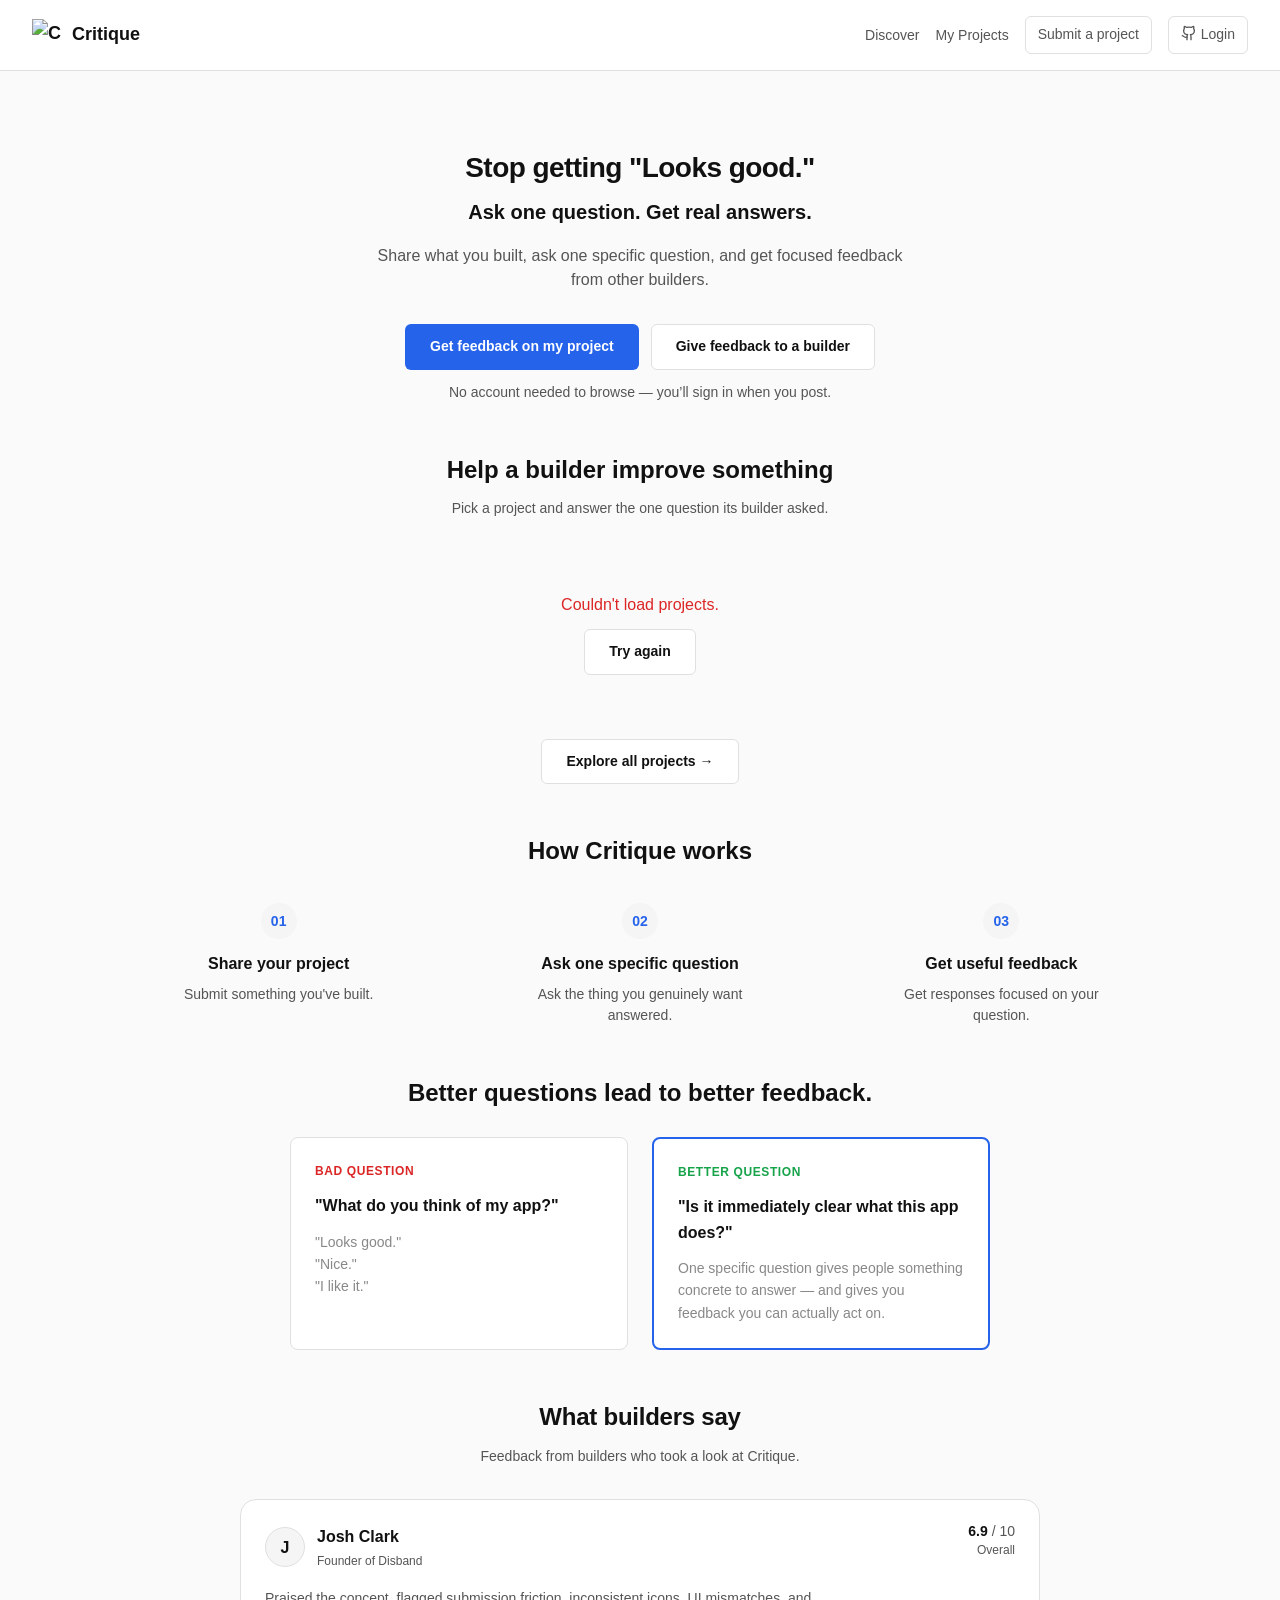
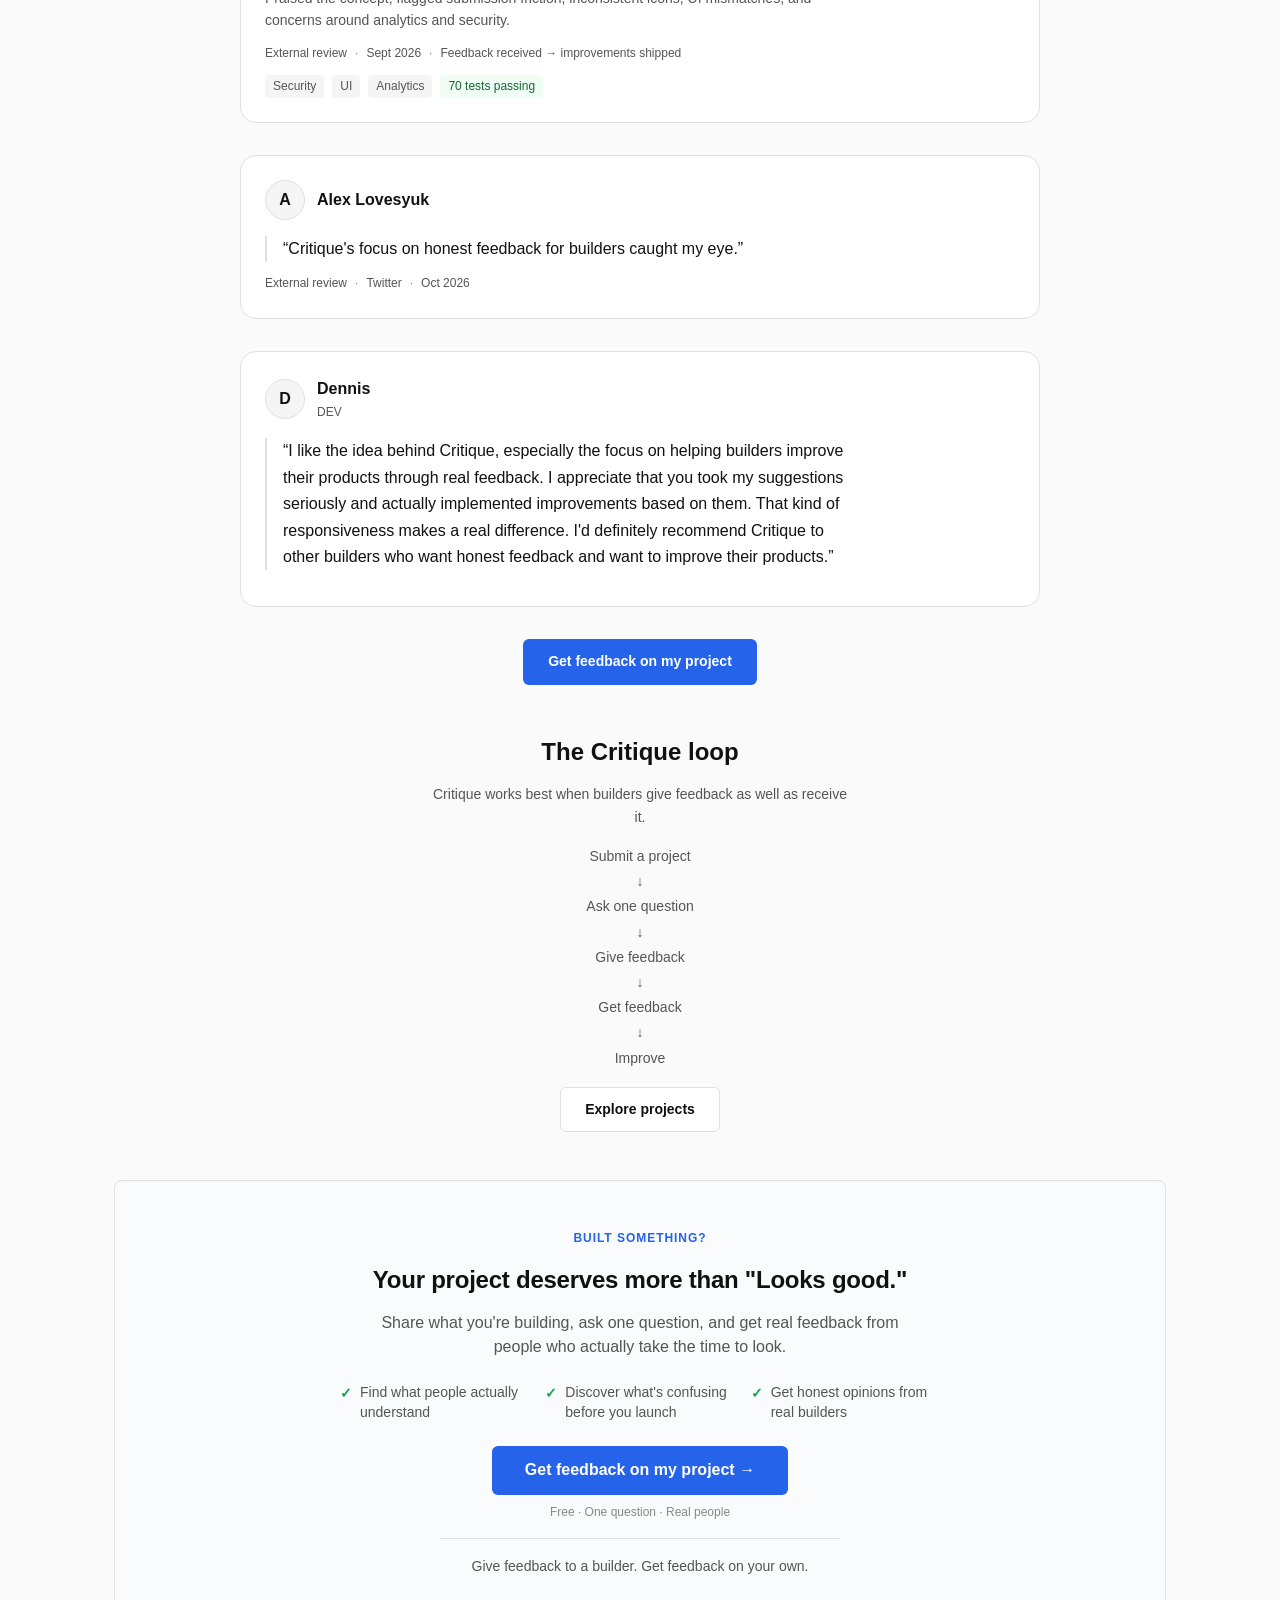
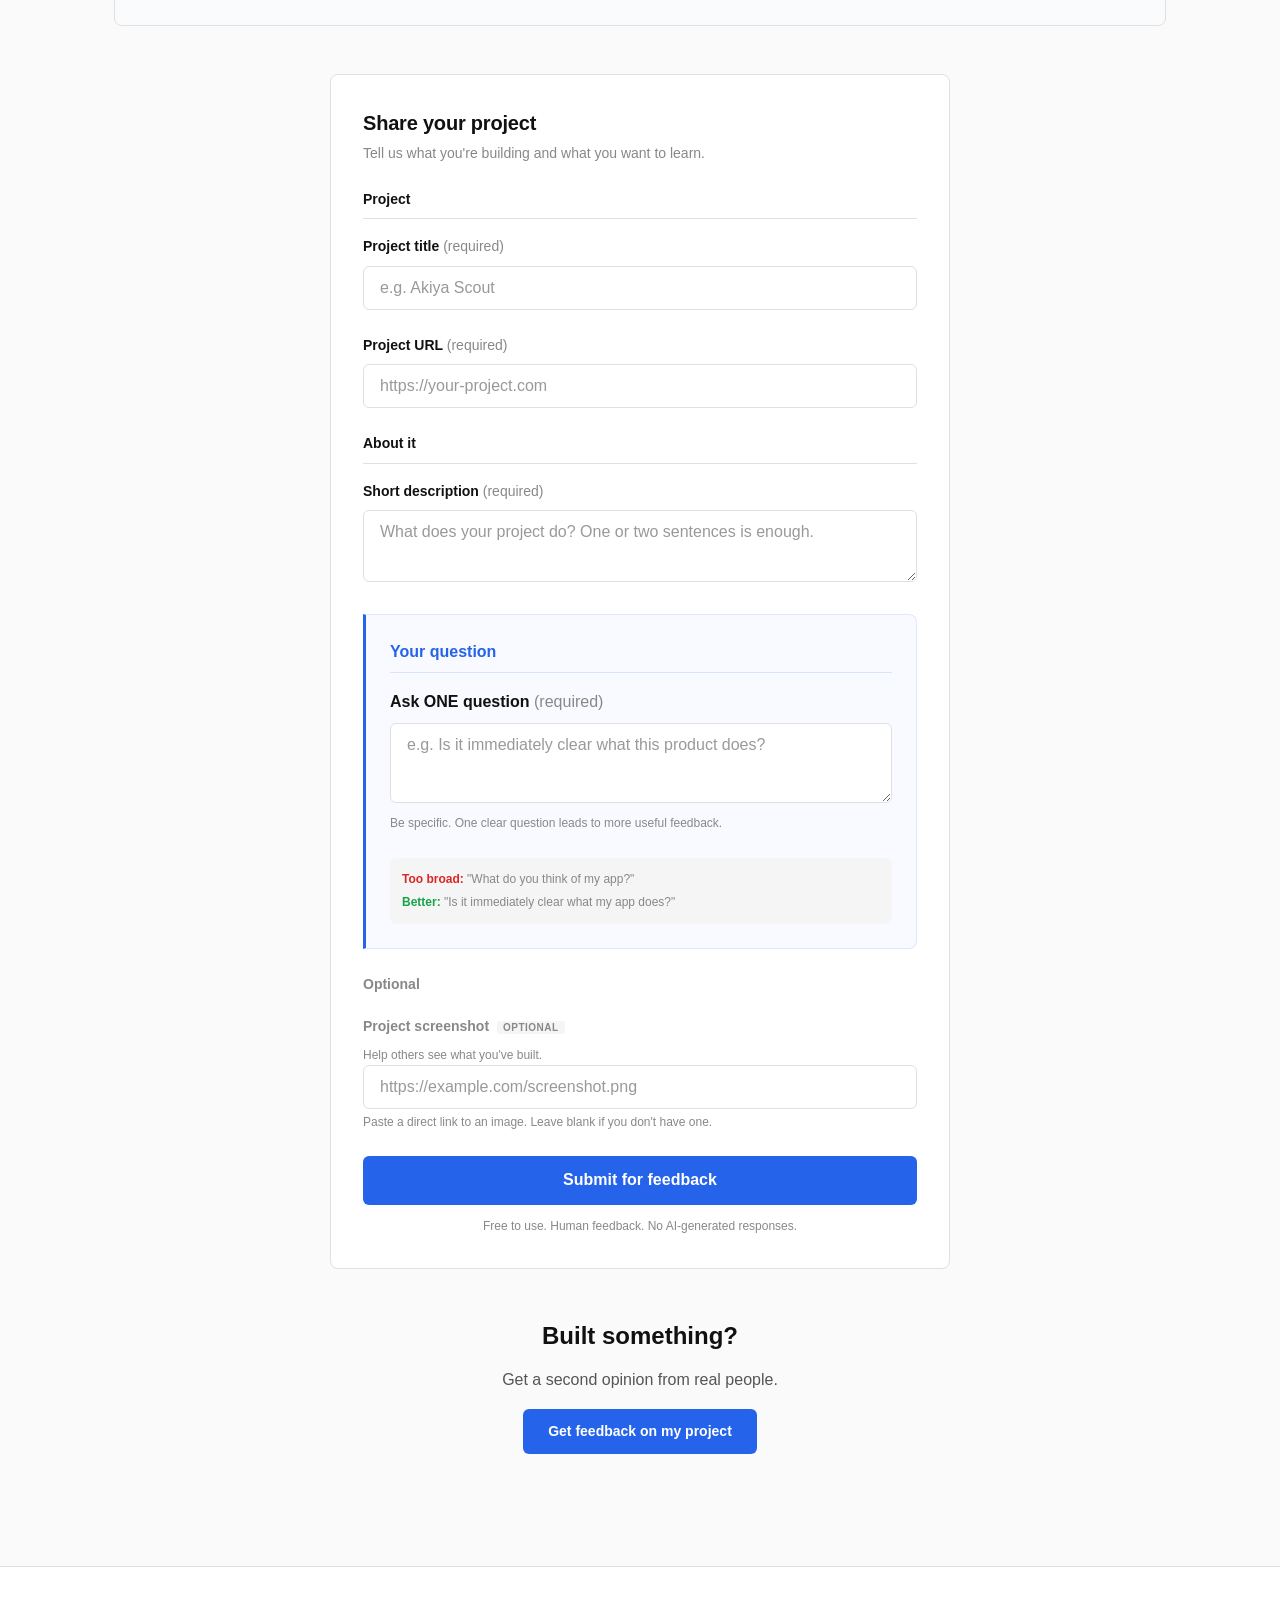
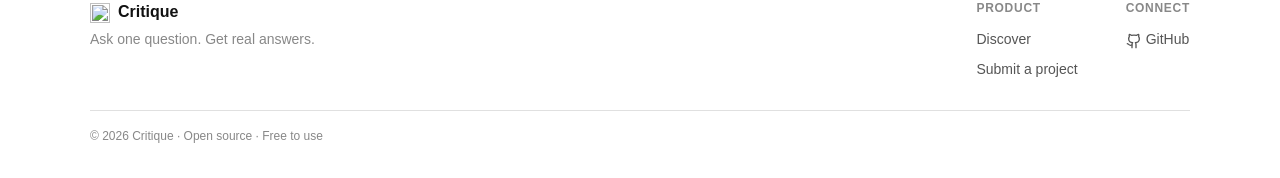
==== commit cd45ecf5: "feat(frontend): streamline project submission success panel Replace the oversized, button-heavy succ" ====
--- a/frontend/index.html
+++ b/frontend/index.html
@@ -1451,7 +1451,7 @@
                 // The 201 still confirms creation even if the body is not the
                 // shape we expect: report the truth, without the share section.
                 msg.className = 'message';
-                msg.textContent = 'Your project is live!';
+                msg.textContent = 'Your project is live';
                 return;
             }
             msg.className = 'message';
--- a/static/shared.css
+++ b/static/shared.css
@@ -0,0 +1,1843 @@
+﻿/* ============================================
+   Critique Design System
+   ============================================ */
+
+:root {
+    /* Colors */
+    --background: #fafafa;
+    --surface: #ffffff;
+    --surface-muted: #f5f5f5;
+    --text-primary: #111111;
+    --text-secondary: #555555;
+    --text-muted: #888888;
+    --border: #e0e0e0;
+    --border-light: #eeeeee;
+    --primary: #1a1a1a;
+    --primary-hover: #333333;
+    --accent: #2563eb;
+    --accent-hover: #1d4ed8;
+    --success: #16a34a;
+    --success-bg: #f0fdf4;
+    --success-border: #86efac;
+    --warning: #d97706;
+    --warning-bg: #fffbeb;
+    --warning-border: #fcd34d;
+    --danger: #dc2626;
+    --danger-bg: #fef2f2;
+    --danger-border: #fca5a5;
+    --focus: #2563eb;
+
+    /* Typography */
+    --font-sans: -apple-system, BlinkMacSystemFont, 'Segoe UI', Roboto, 'Helvetica Neue', Arial, sans-serif;
+    --font-mono: ui-monospace, SFMono-Regular, 'SF Mono', Menlo, Consolas, monospace;
+    --text-xs: 0.75rem;
+    --text-sm: 0.875rem;
+    --text-base: 1rem;
+    --text-lg: 1.125rem;
+    --text-xl: 1.25rem;
+    --text-2xl: 1.5rem;
+    --text-3xl: 1.75rem;
+    --leading-tight: 1.25;
+    --leading-normal: 1.6;
+
+    /* Spacing */
+    --space-1: 0.25rem;
+    --space-2: 0.5rem;
+    --space-3: 0.75rem;
+    --space-4: 1rem;
+    --space-5: 1.5rem;
+    --space-6: 2rem;
+    --space-8: 3rem;
+
+    /* Radius */
+    --radius-sm: 4px;
+    --radius-md: 6px;
+    --radius-lg: 8px;
+
+    /* Shadows */
+    --shadow-sm: 0 1px 2px rgba(0, 0, 0, 0.04);
+    --shadow-md: 0 2px 8px rgba(0, 0, 0, 0.06);
+
+    /* Transitions */
+    --transition-fast: 150ms ease;
+    --transition-normal: 200ms ease;
+}
+
+/* ============================================
+   Base
+   ============================================ */
+
+*,
+*::before,
+*::after {
+    margin: 0;
+    padding: 0;
+    box-sizing: border-box;
+}
+
+html {
+    font-size: 16px;
+    -webkit-text-size-adjust: 100%;
+}
+
+body {
+    font-family: var(--font-sans);
+    background: var(--background);
+    color: var(--text-primary);
+    line-height: var(--leading-normal);
+    min-height: 100vh;
+    overflow-wrap: break-word;
+    word-break: break-word;
+    -webkit-font-smoothing: antialiased;
+    -moz-osx-font-smoothing: grayscale;
+}
+
+a {
+    color: var(--accent);
+    text-decoration: none;
+}
+
+a:hover {
+    text-decoration: underline;
+}
+
+img {
+    max-width: 100%;
+    height: auto;
+}
+
+:focus-visible {
+    outline: 2px solid var(--focus);
+    outline-offset: 2px;
+    border-radius: 2px;
+}
+
+/* ============================================
+   Layout
+   ============================================ */
+
+.container {
+    max-width: 720px;
+    margin: 0 auto;
+    padding: var(--space-6) var(--space-5);
+}
+
+.container-wide {
+    max-width: 860px;
+    margin: 0 auto;
+    padding: var(--space-6) var(--space-5);
+}
+
+/* ============================================
+   Navigation
+   ============================================ */
+
+.navbar {
+    border-bottom: 1px solid var(--border);
+    background: var(--surface);
+    padding: var(--space-4) var(--space-6);
+    display: flex;
+    justify-content: space-between;
+    align-items: center;
+    flex-wrap: wrap;
+    gap: var(--space-3);
+    position: relative;
+}
+
+.navbar-brand {
+    display: flex;
+    align-items: center;
+    gap: var(--space-2);
+    font-weight: 700;
+    font-size: var(--text-lg);
+    color: var(--text-primary);
+    text-decoration: none;
+}
+
+.navbar-brand:hover {
+    text-decoration: none;
+}
+
+.navbar-brand svg {
+    display: block;
+}
+
+.navbar-nav {
+    display: flex;
+    align-items: center;
+    gap: var(--space-4);
+    flex-wrap: wrap;
+    position: relative;
+}
+
+/* Direct children only: the auth-choice menu that lives inside the nav must
+   not inherit navbar link styling. */
+.navbar-nav > a {
+    color: var(--text-secondary);
+    text-decoration: none;
+    font-weight: 500;
+    font-size: var(--text-sm);
+}
+
+.navbar-nav > a:hover {
+    color: var(--text-primary);
+    text-decoration: none;
+}
+
+.navbar-nav > a[aria-current="page"] {
+    color: var(--text-primary);
+    font-weight: 600;
+}
+
+/* Auth choice menu (GitHub + email) opened from the navbar Login button */
+.nav-login-menu {
+    position: absolute;
+    top: calc(100% + 8px);
+    right: 0;
+    z-index: 200;
+    width: 264px;
+}
+
+.nav-login-menu .login-prompt {
+    padding: var(--space-4);
+    background: var(--surface);
+    border: 1px solid var(--border);
+    border-radius: var(--radius-lg);
+    box-shadow: 0 6px 20px rgba(0, 0, 0, 0.08);
+}
+
+.nav-login-menu .login-prompt-title {
+    font-size: var(--text-base);
+    margin-bottom: var(--space-2);
+}
+
+.nav-login-menu .login-prompt-actions {
+    margin-top: 0;
+}
+
+.nav-login-menu .login-prompt-actions .btn {
+    min-height: 42px;
+    padding: 10px 14px;
+    font-size: var(--text-sm);
+}
+
+.nav-login-menu .login-prompt-note {
+    margin-top: var(--space-3);
+    font-size: var(--text-xs);
+    color: var(--text-secondary);
+}
+
+.nav-login-menu .login-prompt-form {
+    margin-top: var(--space-3);
+    gap: var(--space-2);
+}
+
+.nav-login-menu .login-prompt-error {
+    min-height: 0;
+}
+
+/* ============================================
+   Buttons
+   ============================================ */
+
+
+/* Compact navbar button */
+.btn-nav {
+    display: inline-flex;
+    align-items: center;
+    gap: var(--space-1);
+    padding: var(--space-2) var(--space-3);
+    border-radius: var(--radius-md);
+    font-size: var(--text-sm);
+    font-weight: 500;
+    line-height: 1.4;
+    text-decoration: none;
+    border: 1px solid var(--border);
+    background: var(--surface);
+    color: var(--text-primary);
+    transition: background-color var(--transition-fast), border-color var(--transition-fast);
+}
+
+.btn-nav:hover {
+    background: var(--surface-muted);
+    text-decoration: none;
+}
+
+.btn-nav svg {
+    flex-shrink: 0;
+    /* When JS shows an auth button with display:inline (inline-flex is lost),
+       the icon no longer has flex align-items to centre it. This nudge keeps
+       icon and label optically aligned in that state; it is ignored while the
+       button is actually a flex container. */
+    vertical-align: -0.15em;
+}
+
+/* The logged-out header is the default; the logout link is revealed by the
+   session check's inline styles, or earlier by the server-stamped
+   data-auth="in" rule in <head>. */
+#logout-btn {
+    display: none;
+}
+.btn {
+    display: inline-flex;
+    align-items: center;
+    justify-content: center;
+    gap: var(--space-2);
+    padding: var(--space-3) var(--space-5);
+    border-radius: var(--radius-md);
+    font-size: var(--text-sm);
+    font-weight: 600;
+    cursor: pointer;
+    text-decoration: none;
+    border: 1px solid transparent;
+    transition: background-color var(--transition-fast), border-color var(--transition-fast);
+    line-height: 1.4;
+}
+
+.btn:hover {
+    text-decoration: none;
+}
+
+.btn:disabled {
+    opacity: 0.5;
+    cursor: not-allowed;
+}
+
+.btn-primary {
+    background: var(--accent);
+    color: #ffffff;
+}
+
+.btn-primary:hover {
+    background: var(--accent-hover);
+}
+
+.btn-secondary {
+    background: var(--surface);
+    color: var(--text-primary);
+    border-color: var(--border);
+}
+
+.btn-secondary:hover {
+    background: var(--surface-muted);
+}
+
+.btn-danger {
+    background: var(--danger);
+    color: #ffffff;
+}
+
+.btn-danger:hover {
+    background: #b91c1c;
+}
+
+.btn-ghost {
+    background: transparent;
+    color: var(--text-secondary);
+}
+
+.btn-ghost:hover {
+    background: var(--surface-muted);
+    color: var(--text-primary);
+}
+
+/* ============================================
+   Forms
+   ============================================ */
+
+.form-group {
+    margin-bottom: var(--space-5);
+}
+
+.form-label {
+    display: block;
+    font-weight: 600;
+    margin-bottom: var(--space-2);
+    font-size: var(--text-sm);
+    color: var(--text-primary);
+}
+
+.form-helper {
+    font-size: var(--text-xs);
+    color: var(--text-muted);
+    margin-top: var(--space-1);
+}
+
+.form-input,
+.form-textarea {
+    width: 100%;
+    padding: var(--space-3) var(--space-4);
+    border: 1px solid var(--border);
+    border-radius: var(--radius-md);
+    font-size: var(--text-base);
+    font-family: inherit;
+    background: var(--surface);
+    color: var(--text-primary);
+    transition: border-color var(--transition-fast), box-shadow var(--transition-fast);
+}
+
+.form-input:focus,
+.form-textarea:focus {
+    outline: none;
+    border-color: var(--accent);
+    box-shadow: 0 0 0 3px rgba(37, 99, 235, 0.08);
+}
+
+.form-textarea {
+    resize: vertical;
+    min-height: 100px;
+}
+
+.form-input::placeholder,
+.form-textarea::placeholder {
+    color: #999999;
+}
+
+/* ============================================
+   Cards
+   ============================================ */
+
+.card {
+    background: var(--surface);
+    border: 1px solid var(--border);
+    border-radius: var(--radius-lg);
+    padding: var(--space-6);
+}
+
+.card + .card {
+    margin-top: var(--space-5);
+}
+
+/* ============================================
+   Alerts
+   ============================================ */
+
+.alert {
+    padding: var(--space-3) var(--space-4);
+    border-radius: var(--radius-md);
+    font-size: var(--text-sm);
+    margin-top: var(--space-3);
+}
+
+.alert-success {
+    background: var(--success-bg);
+    border: 1px solid var(--success-border);
+    color: #166534;
+}
+
+.alert-error {
+    background: var(--danger-bg);
+    border: 1px solid var(--danger-border);
+    color: #991b1b;
+}
+
+.alert-warning {
+    background: var(--warning-bg);
+    border: 1px solid var(--warning-border);
+    color: #92400e;
+}
+
+/* ============================================
+   Loading / Empty / Error states
+   ============================================ */
+
+.loading-state,
+.empty-state,
+.error-state {
+    text-align: center;
+    padding: var(--space-8) var(--space-4);
+    color: var(--text-secondary);
+}
+
+.loading-spinner {
+    display: inline-block;
+    width: 32px;
+    height: 32px;
+    border: 3px solid var(--border-light);
+    border-top-color: var(--accent);
+    border-radius: 50%;
+    animation: spin 0.8s linear infinite;
+    margin-bottom: var(--space-4);
+}
+
+@keyframes spin {
+    to { transform: rotate(360deg); }
+}
+
+/* Visually hidden, still announced. Accompanies skeleton placeholders so a
+   screen reader hears "Loading projects..." even though the placeholder is
+   only grey blocks. */
+.sr-only {
+    position: absolute;
+    width: 1px;
+    height: 1px;
+    padding: 0;
+    margin: -1px;
+    overflow: hidden;
+    clip: rect(0, 0, 0, 0);
+    white-space: nowrap;
+    border: 0;
+}
+
+.empty-state h3 {
+    font-size: var(--text-lg);
+    font-weight: 600;
+    color: var(--text-primary);
+    margin-bottom: var(--space-2);
+}
+
+.empty-state p {
+    color: var(--text-secondary);
+    margin-bottom: var(--space-4);
+}
+
+.error-state {
+    color: var(--danger);
+}
+
+/* ============================================
+   Badge
+   ============================================ */
+
+.badge {
+    display: inline-block;
+    padding: var(--space-1) var(--space-3);
+    border-radius: 999px;
+    font-size: var(--text-xs);
+    font-weight: 600;
+    background: var(--surface-muted);
+    color: var(--text-secondary);
+}
+
+/* ============================================
+   Project success & optional sharing
+   ============================================ */
+
+.success-share {
+    background: var(--success-bg);
+    border: 1px solid var(--success-border);
+    border-radius: var(--radius-lg);
+    padding: var(--space-5);
+}
+
+.success-title {
+    font-size: var(--text-lg);
+    font-weight: 700;
+    color: var(--text-primary);
+    margin-bottom: var(--space-2);
+}
+
+.success-lede {
+    font-size: var(--text-sm);
+    color: var(--text-secondary);
+    line-height: var(--leading-normal);
+    margin-bottom: var(--space-4);
+}
+
+.success-project {
+    display: flex;
+    flex-direction: column;
+    gap: var(--space-2);
+    background: var(--surface);
+    border: 1px solid var(--border-light);
+    border-radius: var(--radius-md);
+    padding: var(--space-4);
+}
+
+.success-project-title {
+    font-size: var(--text-base);
+    color: var(--text-primary);
+    word-break: break-word;
+}
+
+.success-project-desc {
+    font-size: var(--text-sm);
+    color: var(--text-secondary);
+    line-height: 1.5;
+    display: -webkit-box;
+    -webkit-line-clamp: 2;
+    -webkit-box-orient: vertical;
+    overflow: hidden;
+}
+
+.success-link {
+    font-size: var(--text-sm);
+    color: var(--accent);
+    word-break: break-all;
+}
+
+.success-question {
+    border-top: 1px solid var(--border-light);
+    padding-top: var(--space-3);
+}
+
+.success-question-label {
+    display: block;
+    font-size: var(--text-xs);
+    font-weight: 600;
+    color: var(--text-muted);
+    margin-bottom: var(--space-1);
+}
+
+.success-question-text {
+    font-size: var(--text-sm);
+    color: var(--text-primary);
+    line-height: 1.5;
+}
+
+/* The optional share section: a calm continuation of the success state,
+   not a nested card. */
+.share-section {
+    margin-top: var(--space-5);
+    padding-top: var(--space-4);
+    border-top: 1px solid var(--success-border);
+}
+
+.share-title {
+    font-size: var(--text-base);
+    font-weight: 700;
+    color: var(--text-primary);
+    margin-bottom: var(--space-1);
+}
+
+.share-post-label {
+    display: block;
+    font-size: var(--text-xs);
+    font-weight: 600;
+    color: var(--text-muted);
+    margin-bottom: var(--space-2);
+}
+
+.share-post {
+    width: 100%;
+    min-height: 88px;
+    padding: var(--space-3);
+    border: 1px solid var(--border);
+    border-radius: var(--radius-md);
+    background: var(--surface);
+    color: var(--text-primary);
+    font-size: var(--text-sm);
+    font-family: inherit;
+    line-height: 1.5;
+    resize: vertical;
+}
+
+.share-post:focus {
+    outline: none;
+    border-color: var(--accent);
+    box-shadow: 0 0 0 3px rgba(37, 99, 235, 0.08);
+}
+
+/* The native share sheet — rendered only where a browser offers one — sits
+   above the four compact actions as the primary way to share. */
+.share-native {
+    margin-top: var(--space-3);
+}
+
+/* The four compact actions: X, Reddit, Copy link, Copy post. A balanced
+   grid of light, equal buttons — no gray block, one thin border each. */
+.share-grid {
+    display: grid;
+    grid-template-columns: repeat(4, minmax(0, 1fr));
+    gap: var(--space-2);
+    margin-top: var(--space-4);
+}
+
+.share-action {
+    display: inline-flex;
+    align-items: center;
+    justify-content: center;
+    gap: var(--space-2);
+    min-width: 0;
+    min-height: 38px;
+    padding: var(--space-2) var(--space-3);
+    border: 1px solid var(--border);
+    border-radius: var(--radius-md);
+    background: var(--surface);
+    color: var(--text-primary);
+    font-size: var(--text-sm);
+    font-weight: 600;
+    line-height: 1.3;
+    text-decoration: none;
+    white-space: nowrap;
+    cursor: pointer;
+    transition: background-color var(--transition-fast), border-color var(--transition-fast);
+}
+
+.share-action:hover {
+    background: var(--surface-muted);
+    border-color: #cbd5e1;
+}
+
+.share-action:focus-visible {
+    outline: 2px solid var(--focus);
+    outline-offset: 2px;
+}
+
+/* The success panel's clear primary action (copy the post), applied only
+   where no native-sheet button already carries the filled style. */
+.share-action.share-primary {
+    background: var(--accent);
+    border-color: var(--accent);
+    color: #ffffff;
+}
+
+.share-action.share-primary:hover {
+    background: var(--accent-hover);
+    border-color: var(--accent-hover);
+}
+
+.share-icon {
+    display: inline-flex;
+    flex: none;
+    /* The label is the control's text node; the icon renders to its left. */
+    order: -1;
+}
+
+.share-actions {
+    display: flex;
+    flex-wrap: wrap;
+    align-items: center;
+    gap: var(--space-2);
+    margin-top: var(--space-4);
+}
+
+.share-actions-spacer {
+    flex: 1;
+}
+
+.share-skip:focus-visible,
+.share-continue:focus-visible {
+    outline: 2px solid var(--focus);
+    outline-offset: 2px;
+}
+
+/* Inline share row on a My Projects card: a balanced 2×2 that never
+   crowds the card's other actions. */
+.card-share {
+    grid-template-columns: repeat(2, minmax(0, 1fr));
+    margin-top: var(--space-3);
+}
+
+/* ============================================
+   Accessibility
+   ============================================ */
+
+@media (prefers-reduced-motion: reduce) {
+    *,
+    *::before,
+    *::after {
+        animation-duration: 0.01ms !important;
+        animation-iteration-count: 1 !important;
+        transition-duration: 0.01ms !important;
+    }
+}
+
+/* ============================================
+   Responsive
+   ============================================ */
+
+@media (max-width: 600px) {
+    .container,
+    .container-wide {
+        padding: var(--space-4) var(--space-3);
+    }
+
+    .navbar {
+        padding: var(--space-3) var(--space-4);
+    }
+
+    .navbar-nav {
+        gap: var(--space-3);
+    }
+
+    .card {
+        padding: var(--space-4);
+    }
+
+    .success-share {
+        padding: var(--space-4);
+    }
+
+    /* Phone: two equal columns of actions; minmax(0, …) keeps every
+       button inside the viewport at 412px and narrower. */
+    .share-grid {
+        grid-template-columns: repeat(2, minmax(0, 1fr));
+    }
+
+    .share-actions {
+        flex-direction: column;
+        align-items: stretch;
+    }
+
+    .share-actions-spacer {
+        display: none;
+    }
+
+    .share-actions .btn {
+        width: 100%;
+    }
+}
+
+
+
+
+
+/* Hamburger button (hidden on desktop) */
+.navbar-toggle {
+    display: none;
+    background: transparent;
+    border: 1px solid var(--border);
+    border-radius: var(--radius-md);
+    padding: 6px 8px;
+    cursor: pointer;
+    color: var(--text-primary);
+    line-height: 1;
+}
+
+.navbar-toggle:hover {
+    background: var(--surface-muted);
+}
+
+.navbar-toggle svg {
+    display: block;
+}
+
+/* Mobile menu (hidden by default on desktop) */
+.navbar-menu {
+    display: contents;
+}
+
+@media (max-width: 768px) {
+    .navbar {
+        padding: 12px 16px;
+        flex-wrap: nowrap;
+        align-items: center;
+    }
+
+    .navbar-brand {
+        font-size: 1.1rem;
+        flex-shrink: 0;
+    }
+
+    .navbar-toggle {
+        display: inline-flex;
+        align-items: center;
+        justify-content: center;
+    }
+
+    /* Hide the inline nav on mobile; show it as dropdown when open */
+    .navbar-nav {
+        display: none;
+        position: absolute;
+        top: 100%;
+        left: 0;
+        right: 0;
+        background: var(--surface);
+        border-bottom: 1px solid var(--border);
+        flex-direction: column;
+        align-items: stretch;
+        gap: 0;
+        padding: 12px 16px 16px;
+        box-shadow: 0 4px 12px rgba(0, 0, 0, 0.04);
+        z-index: 100;
+    }
+
+    .navbar-nav.navbar-nav-open {
+        display: flex;
+    }
+
+    .navbar-nav > a {
+        padding: 10px 4px;
+        border-bottom: none;
+        font-size: 0.95rem;
+    }
+
+    .navbar-nav .btn-nav {
+        margin-top: 4px;
+        justify-content: flex-start;
+    }
+
+    /* Auth choice menu flows inline inside the open mobile nav panel */
+    .nav-login-menu {
+        position: static;
+        width: auto;
+        margin-top: 4px;
+    }
+
+    .nav-login-menu .login-prompt {
+        box-shadow: none;
+    }
+}
+
+
+/* ============================================
+   Toast System
+   ============================================ */
+
+#toast-container {
+    position: fixed;
+    bottom: var(--space-4);
+    right: var(--space-4);
+    display: flex;
+    flex-direction: column;
+    gap: var(--space-2);
+    z-index: 1000;
+    max-width: 360px;
+}
+
+.toast {
+    display: flex;
+    align-items: center;
+    gap: var(--space-2);
+    background: var(--surface);
+    border: 1px solid var(--border);
+    border-radius: var(--radius-md);
+    padding: var(--space-3) var(--space-4);
+    font-size: var(--text-sm);
+    font-weight: 500;
+    box-shadow: 0 4px 12px rgba(0, 0, 0, 0.08);
+    cursor: pointer;
+    transition: opacity var(--transition-fast), transform var(--transition-fast);
+}
+
+.toast-hide {
+    opacity: 0;
+    transform: translateY(8px);
+}
+
+.toast-icon {
+    font-weight: 700;
+    flex-shrink: 0;
+}
+
+.toast-success .toast-icon {
+    color: var(--success);
+}
+
+.toast-error .toast-icon {
+    color: var(--danger);
+}
+
+.toast-info .toast-icon {
+    color: var(--accent);
+}
+
+.toast-text {
+    color: var(--text-primary);
+}
+
+/* ============================================
+   Modal System
+   ============================================ */
+
+.modal-backdrop {
+    position: fixed;
+    inset: 0;
+    background: rgba(0, 0, 0, 0.4);
+    display: flex;
+    align-items: center;
+    justify-content: center;
+    z-index: 900;
+    padding: var(--space-4);
+}
+
+.modal {
+    background: var(--surface);
+    border-radius: var(--radius-lg);
+    padding: var(--space-6);
+    max-width: 420px;
+    width: 100%;
+    box-shadow: 0 8px 32px rgba(0, 0, 0, 0.12);
+}
+
+.modal-title {
+    font-size: var(--text-lg);
+    font-weight: 700;
+    margin-bottom: var(--space-3);
+    color: var(--text-primary);
+}
+
+.modal-body {
+    font-size: var(--text-sm);
+    color: var(--text-secondary);
+    margin-bottom: var(--space-5);
+    line-height: 1.5;
+}
+
+.modal-actions {
+    display: flex;
+    gap: var(--space-3);
+    justify-content: flex-end;
+}
+
+/* ============================================
+   Skeleton Loaders
+   ============================================ */
+
+.skeleton {
+    background: linear-gradient(90deg, var(--surface-muted) 25%, #e8e8e8 50%, var(--surface-muted) 75%);
+    background-size: 200% 100%;
+    animation: skeleton-shimmer 1.5s infinite;
+    border-radius: var(--radius-md);
+}
+
+@keyframes skeleton-shimmer {
+    0% { background-position: 200% 0; }
+    100% { background-position: -200% 0; }
+}
+
+.skeleton-card {
+    background: var(--surface);
+    border: 1px solid var(--border);
+    border-radius: var(--radius-lg);
+    overflow: hidden;
+}
+
+.skeleton-card .skeleton-img {
+    width: 100%;
+    aspect-ratio: 16 / 9;
+    border-radius: 0;
+}
+
+.skeleton-card .skeleton-body {
+    padding: var(--space-4);
+    display: flex;
+    flex-direction: column;
+    gap: var(--space-2);
+}
+
+.skeleton-line {
+    height: 12px;
+    border-radius: 4px;
+}
+
+.skeleton-line.w-75 { width: 75%; }
+.skeleton-line.w-50 { width: 50%; }
+.skeleton-line.w-100 { width: 100%; }
+
+/* ============================================
+   Radio Cards (for feedback form)
+   ============================================ */
+
+.radio-cards {
+    display: grid;
+    grid-template-columns: repeat(auto-fit, minmax(150px, 1fr));
+    gap: var(--space-3);
+}
+
+.radio-card {
+    position: relative;
+    display: flex;
+    flex-direction: column;
+    gap: var(--space-1);
+    padding: var(--space-4);
+    border: 1px solid var(--border);
+    border-radius: var(--radius-md);
+    cursor: pointer;
+    transition: border-color var(--transition-fast), background-color var(--transition-fast);
+}
+
+.radio-card:hover {
+    border-color: var(--accent);
+}
+
+.radio-card input[type="radio"] {
+    position: absolute;
+    opacity: 0;
+    width: 1px;
+    height: 1px;
+}
+
+.radio-card input[type="radio"]:focus-visible + .radio-card-label {
+    outline: 2px solid var(--focus);
+    outline-offset: 2px;
+    border-radius: 2px;
+}
+
+.radio-card input[type="radio"]:checked ~ .radio-card-label {
+    font-weight: 600;
+}
+
+.radio-card input[type="radio"]:checked + .radio-card-label {
+    border-color: var(--accent);
+    background: rgba(37, 99, 235, 0.03);
+}
+
+.radio-card input[type="radio"]:checked + .radio-card-label::after {
+    content: "✓";
+    position: absolute;
+    top: var(--space-2);
+    right: var(--space-2);
+    font-size: var(--text-sm);
+    color: var(--accent);
+    font-weight: 700;
+}
+
+.radio-card-label {
+    display: flex;
+    flex-direction: column;
+    gap: var(--space-1);
+}
+
+.radio-card-title {
+    font-size: var(--text-sm);
+    font-weight: 500;
+    color: var(--text-primary);
+}
+
+.radio-card-desc {
+    font-size: var(--text-xs);
+    color: var(--text-muted);
+    line-height: 1.4;
+}
+
+@media (max-width: 600px) {
+    #toast-container {
+        bottom: var(--space-3);
+        right: var(--space-3);
+        left: var(--space-3);
+        max-width: none;
+    }
+
+    .modal {
+        padding: var(--space-5);
+    }
+}
+
+
+/* ============================================
+   Design System Utilities
+   ============================================ */
+
+/* Section spacing */
+.section {
+    margin-bottom: var(--space-8);
+}
+
+.section-sm {
+    margin-bottom: var(--space-6);
+}
+
+/* Max width containers */
+.max-w-sm { max-width: 480px; margin: 0 auto; }
+.max-w-md { max-width: 720px; margin: 0 auto; }
+.max-w-lg { max-width: 960px; margin: 0 auto; }
+.max-w-xl { max-width: 1100px; margin: 0 auto; }
+
+/* Text alignment */
+.text-center { text-align: center; }
+.text-left { text-align: left; }
+
+/* Flex utilities */
+.flex { display: flex; }
+.flex-col { flex-direction: column; }
+.items-center { align-items: center; }
+.justify-between { justify-content: space-between; }
+.justify-center { justify-content: center; }
+.gap-2 { gap: var(--space-2); }
+.gap-3 { gap: var(--space-3); }
+.gap-4 { gap: var(--space-4); }
+
+/* Eybrow label */
+.eyebrow {
+    font-size: var(--text-xs);
+    font-weight: 700;
+    text-transform: uppercase;
+    letter-spacing: 0.08em;
+    color: var(--accent);
+    margin-bottom: var(--space-3);
+}
+
+/* Page header */
+.page-header {
+    margin-bottom: var(--space-6);
+}
+
+.page-header h1 {
+    font-size: var(--text-2xl);
+    font-weight: 700;
+    letter-spacing: -0.01em;
+}
+
+.page-header p {
+    color: var(--text-muted);
+    margin-top: var(--space-2);
+    font-size: var(--text-sm);
+}
+
+/* Status badges */
+.status-badge {
+    display: inline-flex;
+    align-items: center;
+    gap: 4px;
+    padding: 2px 10px;
+    border-radius: 999px;
+    font-size: var(--text-xs);
+    font-weight: 600;
+}
+
+.status-badge.waiting {
+    background: #fef3c7;
+    color: #92400e;
+}
+
+.status-badge.receiving {
+    background: #dbeafe;
+    color: #1e40af;
+}
+
+.status-badge.received {
+    background: #f0fdf4;
+    color: #166534;
+}
+
+
+/* ============================================
+   Footer
+   ============================================ */
+
+.site-footer {
+    border-top: 1px solid var(--border);
+    background: var(--surface);
+    padding: var(--space-6) var(--space-6);
+    margin-top: var(--space-8);
+}
+
+.footer-inner {
+    max-width: 1100px;
+    margin: 0 auto;
+    display: flex;
+    justify-content: space-between;
+    align-items: flex-start;
+    gap: var(--space-8);
+    flex-wrap: wrap;
+}
+
+.footer-brand-row {
+    display: flex;
+    align-items: center;
+    gap: var(--space-2);
+    margin-bottom: 2px;
+}
+
+.footer-brand-row img {
+    display: block;
+}
+
+.footer-brand h3 {
+    font-size: var(--text-base);
+    font-weight: 700;
+    margin-bottom: 2px;
+    color: var(--text-primary);
+}
+
+.footer-brand p {
+    font-size: var(--text-sm);
+    color: var(--text-muted);
+    line-height: 1.5;
+}
+
+.footer-links {
+    display: flex;
+    gap: var(--space-8);
+    flex-wrap: wrap;
+}
+
+.footer-col h4 {
+    font-size: var(--text-xs);
+    font-weight: 700;
+    text-transform: uppercase;
+    letter-spacing: 0.06em;
+    color: var(--text-muted);
+    margin-bottom: var(--space-2);
+}
+
+.footer-col ul {
+    list-style: none;
+    padding: 0;
+    margin: 0;
+}
+
+.footer-col li {
+    margin-bottom: var(--space-1);
+}
+
+.footer-col a {
+    font-size: var(--text-sm);
+    color: var(--text-secondary);
+    text-decoration: none;
+    transition: color var(--transition-fast);
+}
+
+.footer-col a:hover {
+    color: var(--text-primary);
+}
+
+.footer-col a:focus-visible {
+    outline: 2px solid var(--focus);
+    outline-offset: 2px;
+    border-radius: 2px;
+}
+
+.footer-bottom {
+    max-width: 1100px;
+    margin: var(--space-5) auto 0;
+    padding-top: var(--space-4);
+    border-top: 1px solid var(--border);
+    display: flex;
+    justify-content: space-between;
+    align-items: center;
+    flex-wrap: wrap;
+    gap: var(--space-3);
+    font-size: var(--text-xs);
+    color: var(--text-muted);
+}
+
+.footer-bottom a {
+    color: var(--text-muted);
+    text-decoration: none;
+}
+
+.footer-bottom a:hover {
+    color: var(--text-primary);
+}
+
+@media (max-width: 600px) {
+    .site-footer {
+        padding: var(--space-5) var(--space-4);
+        margin-top: var(--space-6);
+    }
+
+    .footer-inner {
+        flex-direction: column;
+        gap: var(--space-5);
+    }
+
+    .footer-links {
+        gap: var(--space-6);
+    }
+
+    .footer-bottom {
+        flex-direction: column;
+        align-items: flex-start;
+        gap: var(--space-2);
+    }
+}
+
+/* ============================================
+   Toast System
+   ============================================ */
+
+#toast-container {
+    position: fixed;
+    bottom: var(--space-4);
+    right: var(--space-4);
+    display: flex;
+    flex-direction: column;
+    gap: var(--space-2);
+    z-index: 1000;
+    max-width: 360px;
+}
+
+.toast {
+    display: flex;
+    align-items: center;
+    gap: var(--space-2);
+    background: var(--surface);
+    border: 1px solid var(--border);
+    border-radius: var(--radius-md);
+    padding: var(--space-3) var(--space-4);
+    font-size: var(--text-sm);
+    font-weight: 500;
+    box-shadow: 0 4px 12px rgba(0, 0, 0, 0.08);
+    cursor: pointer;
+    transition: opacity var(--transition-fast), transform var(--transition-fast);
+}
+
+.toast-hide {
+    opacity: 0;
+    transform: translateY(8px);
+}
+
+.toast-icon {
+    font-weight: 700;
+    flex-shrink: 0;
+}
+
+.toast-success .toast-icon {
+    color: var(--success);
+}
+
+.toast-error .toast-icon {
+    color: var(--danger);
+}
+
+.toast-info .toast-icon {
+    color: var(--accent);
+}
+
+.toast-text {
+    color: var(--text-primary);
+}
+
+/* ============================================
+   Modal System
+   ============================================ */
+
+.modal-backdrop {
+    position: fixed;
+    inset: 0;
+    background: rgba(0, 0, 0, 0.4);
+    display: flex;
+    align-items: center;
+    justify-content: center;
+    z-index: 900;
+    padding: var(--space-4);
+}
+
+.modal {
+    background: var(--surface);
+    border-radius: var(--radius-lg);
+    padding: var(--space-6);
+    max-width: 420px;
+    width: 100%;
+    box-shadow: 0 8px 32px rgba(0, 0, 0, 0.12);
+}
+
+.modal-title {
+    font-size: var(--text-lg);
+    font-weight: 700;
+    margin-bottom: var(--space-3);
+    color: var(--text-primary);
+}
+
+.modal-body {
+    font-size: var(--text-sm);
+    color: var(--text-secondary);
+    margin-bottom: var(--space-5);
+    line-height: 1.5;
+}
+
+.modal-actions {
+    display: flex;
+    gap: var(--space-3);
+    justify-content: flex-end;
+}
+
+/* ============================================
+   Skeleton Loaders
+   ============================================ */
+
+.skeleton {
+    background: linear-gradient(90deg, var(--surface-muted) 25%, #e8e8e8 50%, var(--surface-muted) 75%);
+    background-size: 200% 100%;
+    animation: skeleton-shimmer 1.5s infinite;
+    border-radius: var(--radius-md);
+}
+
+@keyframes skeleton-shimmer {
+    0% { background-position: 200% 0; }
+    100% { background-position: -200% 0; }
+}
+
+.skeleton-card {
+    background: var(--surface);
+    border: 1px solid var(--border);
+    border-radius: var(--radius-lg);
+    overflow: hidden;
+}
+
+.skeleton-card .skeleton-img {
+    width: 100%;
+    aspect-ratio: 16 / 9;
+    border-radius: 0;
+}
+
+.skeleton-card .skeleton-body {
+    padding: var(--space-4);
+    display: flex;
+    flex-direction: column;
+    gap: var(--space-2);
+}
+
+.skeleton-line {
+    height: 12px;
+    border-radius: 4px;
+}
+
+.skeleton-line.w-75 { width: 75%; }
+.skeleton-line.w-50 { width: 50%; }
+.skeleton-line.w-100 { width: 100%; }
+
+/* ============================================
+   Radio Cards (for feedback form)
+   ============================================ */
+
+.radio-cards {
+    display: grid;
+    grid-template-columns: repeat(auto-fit, minmax(150px, 1fr));
+    gap: var(--space-3);
+}
+
+.radio-card {
+    position: relative;
+    display: flex;
+    flex-direction: column;
+    gap: var(--space-1);
+    padding: var(--space-4);
+    border: 1px solid var(--border);
+    border-radius: var(--radius-md);
+    cursor: pointer;
+    transition: border-color var(--transition-fast), background-color var(--transition-fast);
+}
+
+.radio-card:hover {
+    border-color: var(--accent);
+}
+
+.radio-card input[type="radio"] {
+    position: absolute;
+    opacity: 0;
+    width: 1px;
+    height: 1px;
+}
+
+.radio-card input[type="radio"]:focus-visible + .radio-card-label {
+    outline: 2px solid var(--focus);
+    outline-offset: 2px;
+    border-radius: 2px;
+}
+
+.radio-card input[type="radio"]:checked ~ .radio-card-label {
+    font-weight: 600;
+}
+
+.radio-card input[type="radio"]:checked + .radio-card-label {
+    border-color: var(--accent);
+    background: rgba(37, 99, 235, 0.03);
+}
+
+.radio-card input[type="radio"]:checked + .radio-card-label::after {
+    content: "✓";
+    position: absolute;
+    top: var(--space-2);
+    right: var(--space-2);
+    font-size: var(--text-sm);
+    color: var(--accent);
+    font-weight: 700;
+}
+
+.radio-card-label {
+    display: flex;
+    flex-direction: column;
+    gap: var(--space-1);
+}
+
+.radio-card-title {
+    font-size: var(--text-sm);
+    font-weight: 500;
+    color: var(--text-primary);
+}
+
+.radio-card-desc {
+    font-size: var(--text-xs);
+    color: var(--text-muted);
+    line-height: 1.4;
+}
+
+@media (max-width: 600px) {
+    #toast-container {
+        bottom: var(--space-3);
+        right: var(--space-3);
+        left: var(--space-3);
+        max-width: none;
+    }
+
+    .modal {
+        padding: var(--space-5);
+    }
+}
+
+
+/* ============================================
+   Design System Utilities
+   ============================================ */
+
+/* Section spacing */
+.section {
+    margin-bottom: var(--space-8);
+}
+
+.section-sm {
+    margin-bottom: var(--space-6);
+}
+
+/* Max width containers */
+.max-w-sm { max-width: 480px; margin: 0 auto; }
+.max-w-md { max-width: 720px; margin: 0 auto; }
+.max-w-lg { max-width: 960px; margin: 0 auto; }
+.max-w-xl { max-width: 1100px; margin: 0 auto; }
+
+/* Text alignment */
+.text-center { text-align: center; }
+.text-left { text-align: left; }
+
+/* Flex utilities */
+.flex { display: flex; }
+.flex-col { flex-direction: column; }
+.items-center { align-items: center; }
+.justify-between { justify-content: space-between; }
+.justify-center { justify-content: center; }
+.gap-2 { gap: var(--space-2); }
+.gap-3 { gap: var(--space-3); }
+.gap-4 { gap: var(--space-4); }
+
+/* Eybrow label */
+.eyebrow {
+    font-size: var(--text-xs);
+    font-weight: 700;
+    text-transform: uppercase;
+    letter-spacing: 0.08em;
+    color: var(--accent);
+    margin-bottom: var(--space-3);
+}
+
+/* Page header */
+.page-header {
+    margin-bottom: var(--space-6);
+}
+
+.page-header h1 {
+    font-size: var(--text-2xl);
+    font-weight: 700;
+    letter-spacing: -0.01em;
+}
+
+.page-header p {
+    color: var(--text-muted);
+    margin-top: var(--space-2);
+    font-size: var(--text-sm);
+}
+
+/* Status badges */
+.status-badge {
+    display: inline-flex;
+    align-items: center;
+    gap: 4px;
+    padding: 2px 10px;
+    border-radius: 999px;
+    font-size: var(--text-xs);
+    font-weight: 600;
+}
+
+.status-badge.waiting {
+    background: #fef3c7;
+    color: #92400e;
+}
+
+.status-badge.receiving {
+    background: #dbeafe;
+    color: #1e40af;
+}
+
+.status-badge.received {
+    background: #f0fdf4;
+    color: #166534;
+}
+
+
+/* ============================================
+   Footer
+   ============================================ */
+
+
+
+/* ============================================
+   Login Prompt (inline, when 401)
+   ============================================ */
+
+.login-prompt {
+    display: block;
+    background: var(--surface-muted);
+    border: 1px solid var(--border);
+    border-radius: var(--radius-lg);
+    padding: var(--space-4) var(--space-5);
+    margin-top: var(--space-4);
+}
+
+.login-prompt-title {
+    font-size: var(--text-base);
+    font-weight: 700;
+    color: var(--text-primary);
+    margin-bottom: var(--space-1);
+}
+
+.login-prompt-text {
+    font-size: var(--text-sm);
+    color: var(--text-secondary);
+    margin-bottom: var(--space-3);
+    line-height: 1.5;
+}
+
+.login-prompt .btn {
+    display: inline-flex;
+    align-items: center;
+    gap: var(--space-2);
+}
+
+@media (max-width: 600px) {
+    .login-prompt {
+        padding: var(--space-3) var(--space-4);
+    }
+    .login-prompt .btn {
+        width: 100%;
+        justify-content: center;
+    }
+}
+
+/* ===== Login prompt layout (email + GitHub auth choice) ===== */
+.login-prompt {
+    padding: var(--space-6, 32px);
+    background: #ffffff;
+    border: 1px solid #e5e7eb;
+    border-radius: var(--radius-lg, 12px);
+}
+
+.login-prompt-title {
+    font-size: 22px;
+    line-height: 1.3;
+    font-weight: 700;
+    color: var(--text-primary, #111);
+    margin: 0 0 var(--space-2, 8px) 0;
+    letter-spacing: -0.015em;
+}
+
+.login-prompt-text {
+    color: var(--text-secondary, #4b5563);
+    font-size: var(--text-base, 16px);
+    line-height: 1.5;
+    margin: 0;
+}
+
+.login-prompt-label {
+    display: none;
+}
+
+.login-prompt-actions {
+    display: flex;
+    flex-direction: column;
+    gap: var(--space-3, 12px);
+    margin: var(--space-5, 24px) 0 0 0;
+}
+
+.login-prompt-actions .btn {
+    display: flex;
+    align-items: center;
+    justify-content: center;
+    gap: var(--space-3, 12px);
+    width: 100%;
+    min-height: 48px;
+    padding: 12px 20px;
+    font-size: var(--text-base, 16px);
+    font-weight: 600;
+    border-radius: var(--radius-md, 8px);
+    text-decoration: none;
+    box-sizing: border-box;
+    line-height: 1.2;
+    transition: background-color 0.15s ease, border-color 0.15s ease, color 0.15s ease;
+}
+
+.login-prompt-actions .btn svg {
+    flex-shrink: 0;
+    width: 20px;
+    height: 20px;
+}
+
+.login-prompt-actions .btn-secondary {
+    background: #ffffff;
+    color: var(--text-primary, #111);
+    border: 1px solid #d1d5db;
+}
+
+.login-prompt-actions .btn-secondary:hover {
+    background: #ffffff;
+    border-color: var(--accent, #2563eb);
+    color: var(--accent, #2563eb);
+}
+
+.login-prompt-note {
+    color: var(--text-secondary, #6b7280);
+    font-size: var(--text-sm, 14px);
+    line-height: 1.5;
+    margin: var(--space-3, 12px) 0 0 0;
+}
+
+.login-prompt-note:first-of-type {
+    margin-top: var(--space-5, 24px);
+}
+
+.login-prompt-form {
+    display: flex;
+    flex-direction: column;
+    gap: var(--space-3, 12px);
+    margin: var(--space-5, 24px) 0 0 0;
+}
+
+.login-prompt-form .form-input {
+    width: 100%;
+    padding: 12px 16px;
+    font-size: var(--text-base, 16px);
+    font-family: inherit;
+    border: 1px solid var(--border, #e5e7eb);
+    border-radius: var(--radius-md, 8px);
+    background: #ffffff;
+    color: var(--text-primary, #111);
+    box-sizing: border-box;
+}
+
+.login-prompt-form .form-input:focus {
+    outline: none;
+    border-color: var(--accent, #2563eb);
+    box-shadow: 0 0 0 3px rgba(37, 99, 235, 0.1);
+}
+
+.login-prompt-error {
+    color: #dc2626;
+    font-size: var(--text-sm, 14px);
+    line-height: 1.5;
+    min-height: 20px;
+}
+
+.login-prompt-form .btn {
+    display: flex;
+    align-items: center;
+    justify-content: center;
+    width: 100%;
+    min-height: 48px;
+    padding: 12px 20px;
+    font-size: var(--text-base, 16px);
+    font-weight: 600;
+    border-radius: var(--radius-md, 8px);
+    box-sizing: border-box;
+}
+
+.login-prompt-form .btn-link,
+.login-prompt .btn-link {
+    background: none;
+    border: none;
+    color: var(--text-muted, #6b7280);
+    font-size: var(--text-sm, 14px);
+    cursor: pointer;
+    text-decoration: underline;
+    padding: var(--space-2, 8px) 0 0 0;
+    font-family: inherit;
+    width: auto;
+    min-height: 0;
+    align-self: center;
+}
+
+.login-prompt-form .btn-link:hover,
+.login-prompt .btn-link:hover {
+    color: var(--accent, #2563eb);
+}
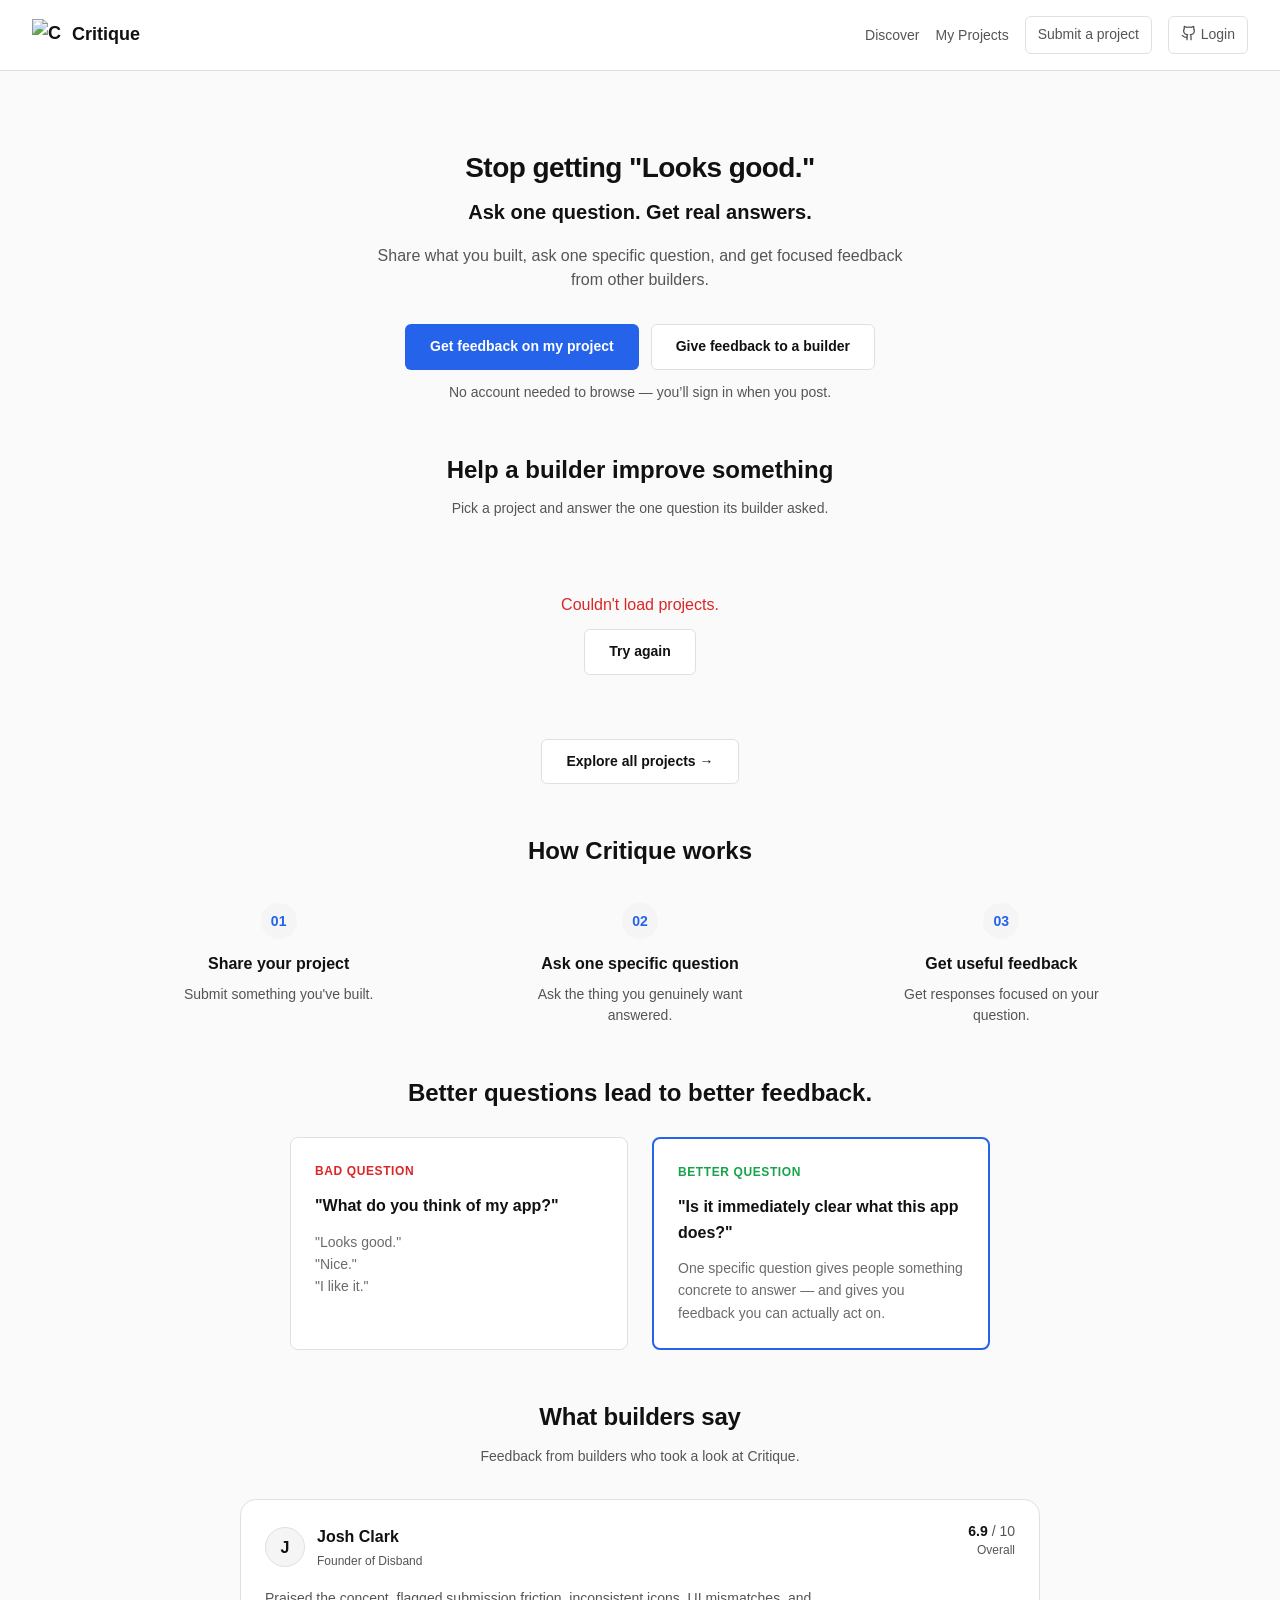
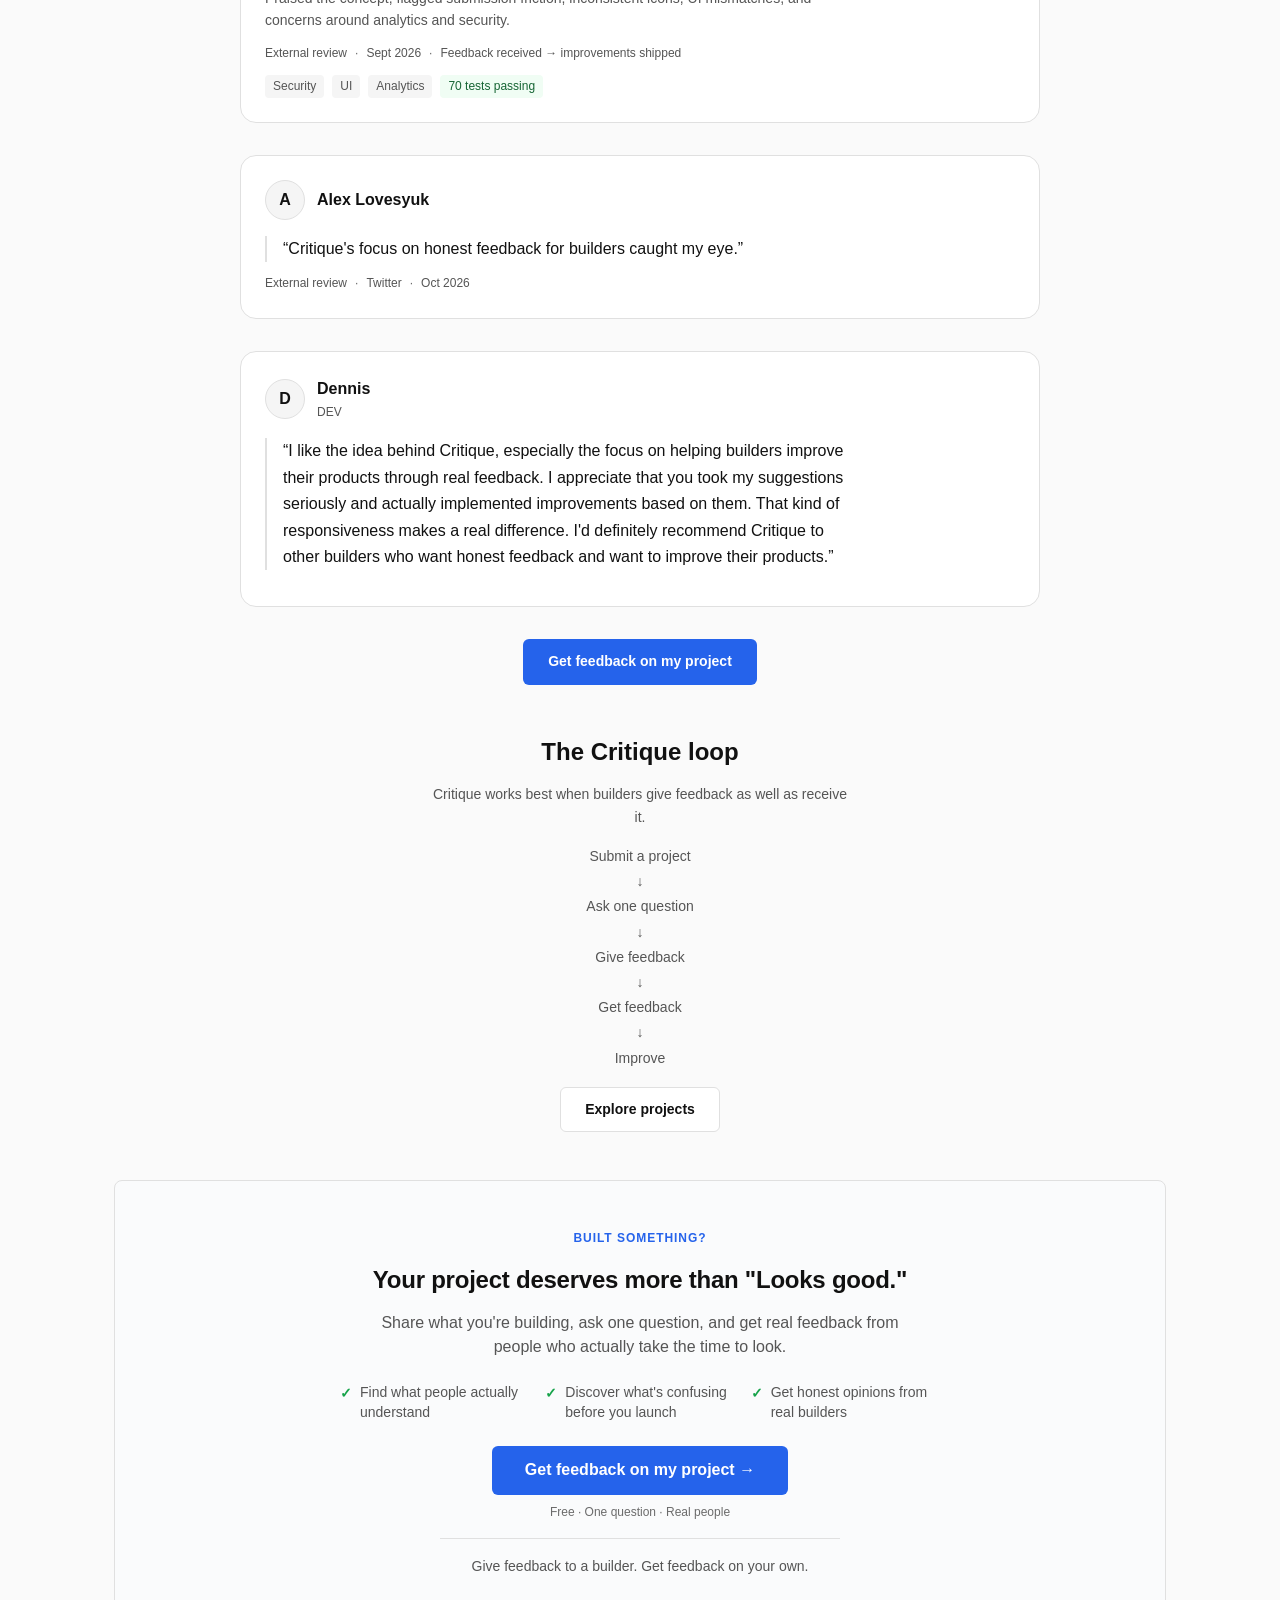
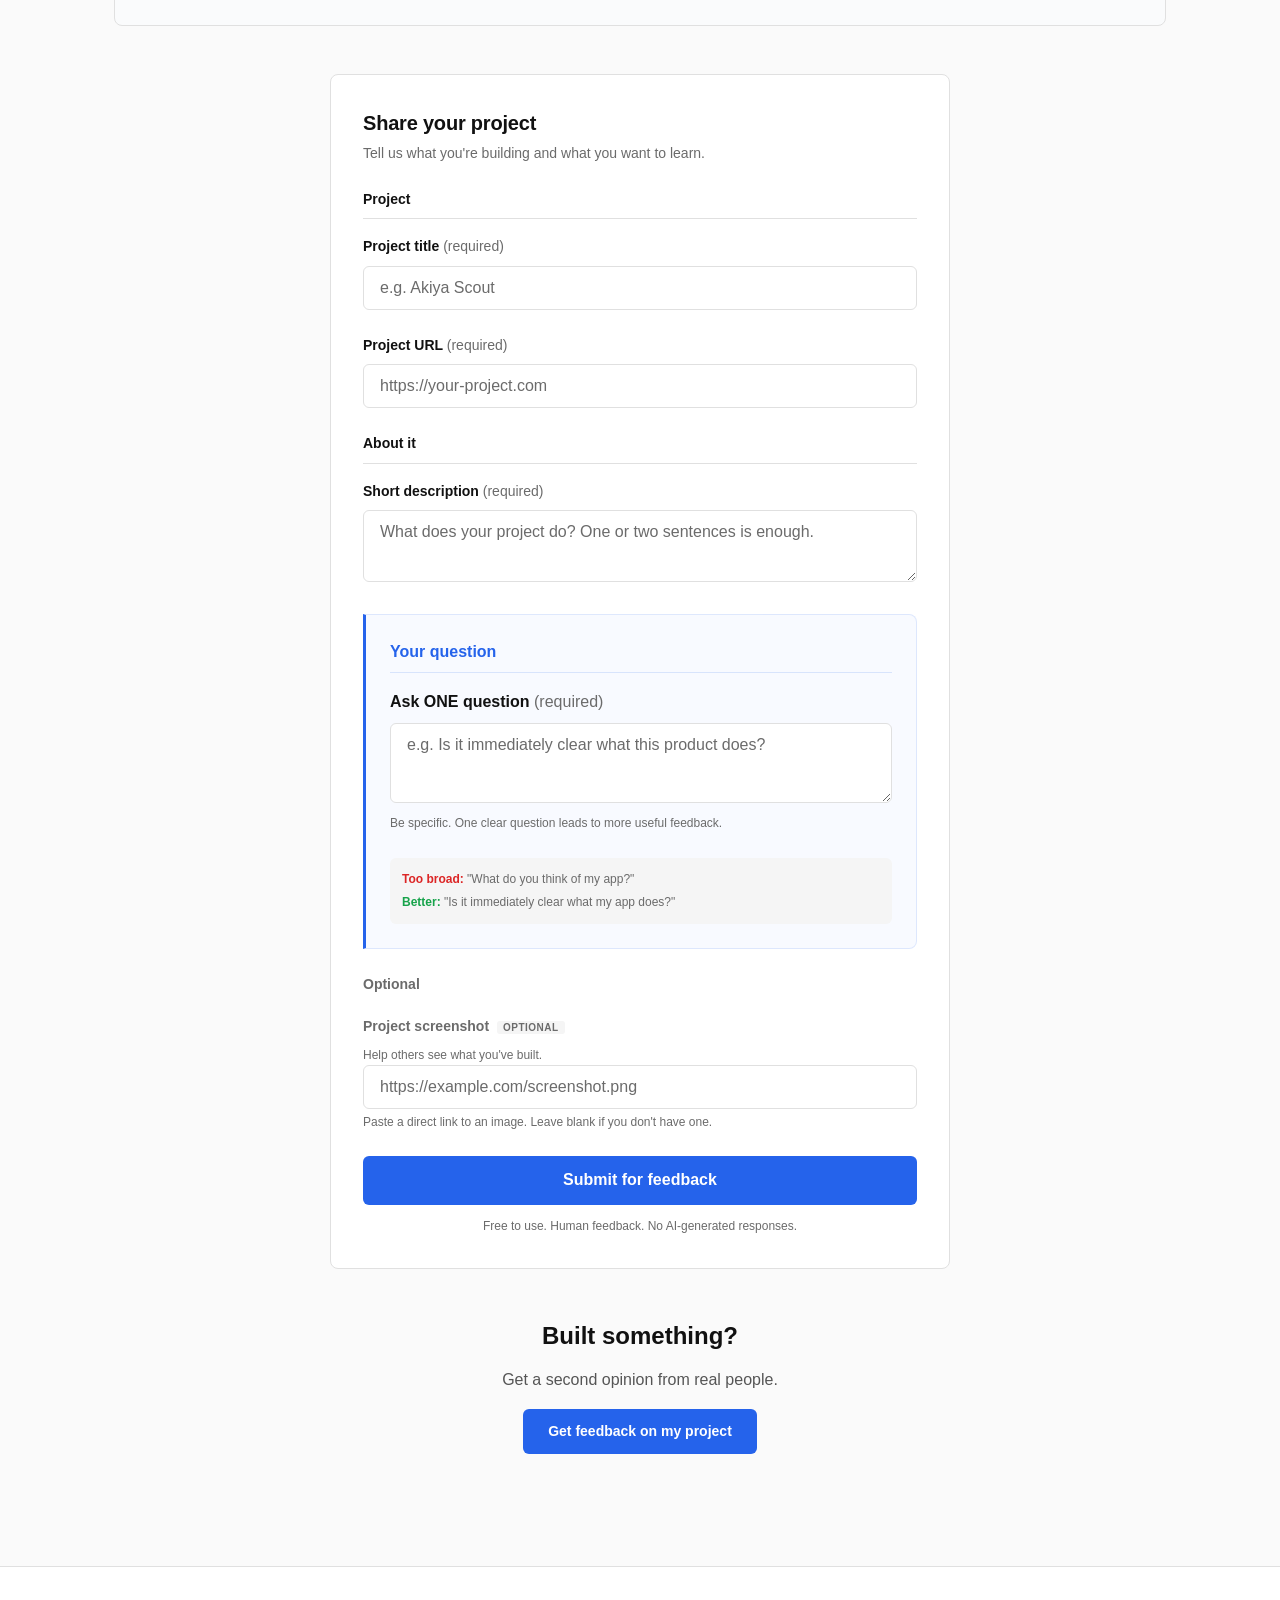
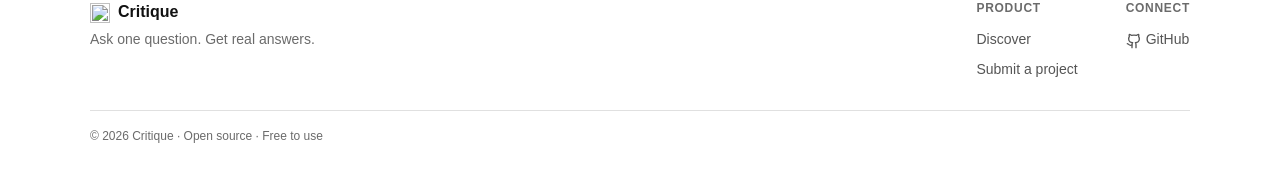
==== commit 33d1bd49: "fix(a11y): give each page a top-level heading" ====
--- a/frontend/index.html
+++ b/frontend/index.html
@@ -30,7 +30,7 @@
             padding-top: var(--space-8);
         }
 
-        .hero h2 {
+        .hero h1 {
             font-size: var(--text-3xl);
             font-weight: 700;
             color: var(--text-primary);
@@ -921,7 +921,7 @@
             .stats-grid { grid-template-columns: 1fr; }
             .trust-row { gap: var(--space-3); font-size: var(--text-xs); }
             .hero { padding-top: var(--space-4); margin-bottom: var(--space-6); }
-            .hero h2 { font-size: var(--text-2xl); }
+            .hero h1 { font-size: var(--text-2xl); }
             .hero .subheadline { font-size: var(--text-lg); }
             .hero-actions { margin-bottom: var(--space-3); }
         }
@@ -946,8 +946,21 @@
     </header>
 
     <main class="container-wide" style="max-width: 1100px;">
+        <!-- Shown on load when the backend redirects here with ?error=email_link
+             (expired, already-used, or invalid magic link). It sits at the very
+             top of the page, outside the submit form and before the script that
+             fills it, so it is the first thing a returning visitor sees. -->
+        <div id="auth-error-banner" class="auth-error-banner" role="alert"></div>
+
+        <!-- Shown on load when the backend redirects here with ?auth=cancelled
+             (the visitor pressed Cancel on GitHub's consent screen). Same slot
+             as the banner above, but neutral rather than alarming: cancelling
+             is a normal choice, not a failure. -->
+        <div id="auth-cancelled-banner" class="alert alert-warning" role="status"
+             style="display: none; max-width: 72ch; margin-left: auto; margin-right: auto;"></div>
+
         <section class="hero">
-            <h2>Stop getting "Looks good."</h2>
+            <h1>Stop getting "Looks good."</h1>
             <p class="subheadline">Ask one question. Get real answers.</p>
             <p class="supporting">Share what you built, ask one specific question, and get focused feedback from other builders.</p>
             <div class="hero-actions">
@@ -1324,9 +1337,69 @@
                 document.getElementById('logout-btn').style.display = 'none';
             }
         }
-        
+
+        // The backend sends visitors back to the homepage with
+        // ?error=email_link when a magic link is expired, already used, or
+        // otherwise invalid (see /auth/email/verify). Surface that here so the
+        // visitor is told what happened instead of landing on an unexplained
+        // homepage. The wording stays generic on purpose: it must not reveal
+        // whether an email address or account exists.
+        const EMAIL_LINK_ERROR = /[?&]error=email_link(?=&|$)/;
+
+        function showAuthErrorBanner() {
+            const search = window.location.search || '';
+            if (!EMAIL_LINK_ERROR.test(search)) return;
+
+            const banner = document.getElementById('auth-error-banner');
+            if (!banner) return;
+
+            banner.style.display = 'block';
+            banner.textContent = "That email sign-in link is no longer valid. " +
+                "Links expire after a short time and can only be used once. " +
+                "Please request a new one from the Login menu.";
+
+            // Drop the flag from the URL so a refresh (or the browser's own
+            // reload) does not replay the same banner, keeping any other
+            // query params (the resume flags) intact. Removing the first
+            // parameter can leave a bare '&' where the '?' used to be.
+            const cleaned = search
+                .replace(EMAIL_LINK_ERROR, '')
+                .replace(/^&/, '?')
+                .replace(/\?$/, '');
+            window.history.replaceState(null, '', window.location.pathname + cleaned + window.location.hash);
+        }
+
+        // The GitHub OAuth callback sends visitors back to the homepage with
+        // ?auth=cancelled when they press Cancel on GitHub's consent screen
+        // (see /auth/callback). Cancelling is a normal choice, so this says
+        // what happened in a neutral tone and, unlike the email-link banner,
+        // leaves no impression that something went wrong. The flag is stripped
+        // from the URL for the same reason: a refresh should not replay it.
+        const AUTH_CANCELLED = /[?&]auth=cancelled(?=&|$)/;
+
+        function showAuthCancelledBanner() {
+            const search = window.location.search || '';
+            if (!AUTH_CANCELLED.test(search)) return;
+
+            const banner = document.getElementById('auth-cancelled-banner');
+            if (!banner) return;
+
+            banner.style.display = 'block';
+            banner.textContent = "GitHub sign-in was cancelled, so you're not " +
+                "signed in. Nothing went wrong — you can try again whenever " +
+                "you like.";
+
+            const cleaned = search
+                .replace(AUTH_CANCELLED, '')
+                .replace(/^&/, '?')
+                .replace(/\?$/, '');
+            window.history.replaceState(null, '', window.location.pathname + cleaned + window.location.hash);
+        }
+
         // Run auth check immediately on script load
         checkAuth();
+        showAuthCancelledBanner();
+        showAuthErrorBanner();
 
         async function loadHomepageProjects() {
             const container = document.getElementById('homepage-projects');
@@ -1443,7 +1516,8 @@
 
         // The success state, shown only after the API confirms the project
         // was created (201 with the created project in the response body).
-        // Sharing lives inside it and stays completely optional.
+        // It stays compact; sharing lives behind one secondary action inside
+        // it and stays completely optional.
         function showProjectLive(data) {
             var msg = document.getElementById('message');
             var project = data && data.project;
@@ -1457,9 +1531,7 @@
             msg.className = 'message';
             CritiqueShare.renderSuccess(msg, {
                 projectId: project.id,
-                title: project.title || '',
-                description: project.description || '',
-                questionText: (data.question && data.question.text) || ''
+                title: project.title || ''
             });
         }
 
--- a/static/shared.css
+++ b/static/shared.css
@@ -9,7 +9,7 @@
     --surface-muted: #f5f5f5;
     --text-primary: #111111;
     --text-secondary: #555555;
-    --text-muted: #888888;
+    --text-muted: #6b6b6b;
     --border: #e0e0e0;
     --border-light: #eeeeee;
     --primary: #1a1a1a;
@@ -390,7 +390,7 @@
 
 .form-input::placeholder,
 .form-textarea::placeholder {
-    color: #999999;
+    color: #6b6b6b;
 }
 
 /* ============================================
@@ -435,6 +435,30 @@
     background: var(--warning-bg);
     border: 1px solid var(--warning-border);
     color: #92400e;
+}
+
+/* Full-width status banner for auth failures the backend reports through a
+   redirect (currently only ?error=email_link). Hidden by default and revealed
+   inline by the page script, so it sits directly under <main> and reuses the
+   page gutters. */
+.auth-error-banner {
+    display: none;
+    max-width: 72ch;
+    margin: var(--space-5) auto 0;
+    padding: var(--space-3) var(--space-4);
+    border: 1px solid var(--danger-border);
+    border-radius: var(--radius-md);
+    background: var(--danger-bg);
+    color: #991b1b;
+    font-size: var(--text-sm);
+    line-height: var(--leading-normal);
+}
+
+@media (max-width: 600px) {
+    .auth-error-banner {
+        margin-left: var(--space-3);
+        margin-right: var(--space-3);
+    }
 }
 
 /* ============================================
@@ -513,91 +537,66 @@
    Project success & optional sharing
    ============================================ */
 
+/* The confirmation itself: calm and compact — a neutral surface with a thin
+   success accent, never a bright-green slab. */
 .success-share {
-    background: var(--success-bg);
-    border: 1px solid var(--success-border);
+    background: var(--surface);
+    border: 1px solid var(--border-light);
+    border-left: 3px solid var(--success);
     border-radius: var(--radius-lg);
-    padding: var(--space-5);
+    padding: var(--space-4) var(--space-5);
 }
 
 .success-title {
     font-size: var(--text-lg);
     font-weight: 700;
     color: var(--text-primary);
-    margin-bottom: var(--space-2);
+    margin-bottom: var(--space-1);
 }
 
 .success-lede {
     font-size: var(--text-sm);
     color: var(--text-secondary);
     line-height: var(--leading-normal);
-    margin-bottom: var(--space-4);
-}
-
-.success-project {
-    display: flex;
-    flex-direction: column;
+    margin-bottom: var(--space-3);
+}
+
+/* The project's title, and nothing else of the project's details: the
+   confirmation is a checkpoint, not a second project card. */
+.success-project-title {
+    display: block;
+    font-size: var(--text-base);
+    font-weight: 600;
+    color: var(--text-primary);
+    word-break: break-word;
+    margin-bottom: var(--space-3);
+}
+
+/* The action row: one primary action (View project), one secondary one
+   (Share project), and the quiet way onward. */
+.success-actions {
+    display: flex;
+    flex-wrap: wrap;
+    align-items: center;
     gap: var(--space-2);
-    background: var(--surface);
-    border: 1px solid var(--border-light);
-    border-radius: var(--radius-md);
-    padding: var(--space-4);
-}
-
-.success-project-title {
-    font-size: var(--text-base);
-    color: var(--text-primary);
-    word-break: break-word;
-}
-
-.success-project-desc {
-    font-size: var(--text-sm);
-    color: var(--text-secondary);
-    line-height: 1.5;
-    display: -webkit-box;
-    -webkit-line-clamp: 2;
-    -webkit-box-orient: vertical;
-    overflow: hidden;
-}
-
-.success-link {
-    font-size: var(--text-sm);
-    color: var(--accent);
-    word-break: break-all;
-}
-
-.success-question {
+}
+
+.success-actions-spacer {
+    flex: 1;
+}
+
+/* The optional share section: collapsed behind the secondary action until
+   requested, then a calm continuation of the success state. */
+.share-section {
+    margin-top: var(--space-4);
+    padding-top: var(--space-4);
     border-top: 1px solid var(--border-light);
-    padding-top: var(--space-3);
-}
-
-.success-question-label {
-    display: block;
-    font-size: var(--text-xs);
-    font-weight: 600;
-    color: var(--text-muted);
-    margin-bottom: var(--space-1);
-}
-
-.success-question-text {
-    font-size: var(--text-sm);
-    color: var(--text-primary);
-    line-height: 1.5;
-}
-
-/* The optional share section: a calm continuation of the success state,
-   not a nested card. */
-.share-section {
-    margin-top: var(--space-5);
-    padding-top: var(--space-4);
-    border-top: 1px solid var(--success-border);
-}
-
-.share-title {
-    font-size: var(--text-base);
-    font-weight: 700;
-    color: var(--text-primary);
-    margin-bottom: var(--space-1);
+}
+
+/* Reveals the suggested post — one explicit, optional request, never the
+   default view. */
+.share-post-toggle {
+    margin-top: var(--space-3);
 }
 
 .share-post-label {
@@ -635,7 +634,9 @@
 }
 
 /* The four compact actions: X, Reddit, Copy link, Copy post. A balanced
-   grid of light, equal buttons — no gray block, one thin border each. */
+   grid of light, equal buttons — no gray block, one thin border each, and
+   no filled primary: the panel's single primary action is "View project",
+   above the share options, so nothing here competes with it. */
 .share-grid {
     display: grid;
     grid-template-columns: repeat(4, minmax(0, 1fr));
@@ -674,19 +675,6 @@
     outline-offset: 2px;
 }
 
-/* The success panel's clear primary action (copy the post), applied only
-   where no native-sheet button already carries the filled style. */
-.share-action.share-primary {
-    background: var(--accent);
-    border-color: var(--accent);
-    color: #ffffff;
-}
-
-.share-action.share-primary:hover {
-    background: var(--accent-hover);
-    border-color: var(--accent-hover);
-}
-
 .share-icon {
     display: inline-flex;
     flex: none;
@@ -694,19 +682,8 @@
     order: -1;
 }
 
-.share-actions {
-    display: flex;
-    flex-wrap: wrap;
-    align-items: center;
-    gap: var(--space-2);
-    margin-top: var(--space-4);
-}
-
-.share-actions-spacer {
-    flex: 1;
-}
-
-.share-skip:focus-visible,
+.share-toggle:focus-visible,
+.share-post-toggle:focus-visible,
 .share-continue:focus-visible {
     outline: 2px solid var(--focus);
     outline-offset: 2px;
@@ -765,16 +742,18 @@
         grid-template-columns: repeat(2, minmax(0, 1fr));
     }
 
-    .share-actions {
+    /* The action row stacks full-width: the primary action first, the
+       secondary one and the way onward below it. */
+    .success-actions {
         flex-direction: column;
         align-items: stretch;
     }
 
-    .share-actions-spacer {
+    .success-actions-spacer {
         display: none;
     }
 
-    .share-actions .btn {
+    .success-actions .btn {
         width: 100%;
     }
 }
